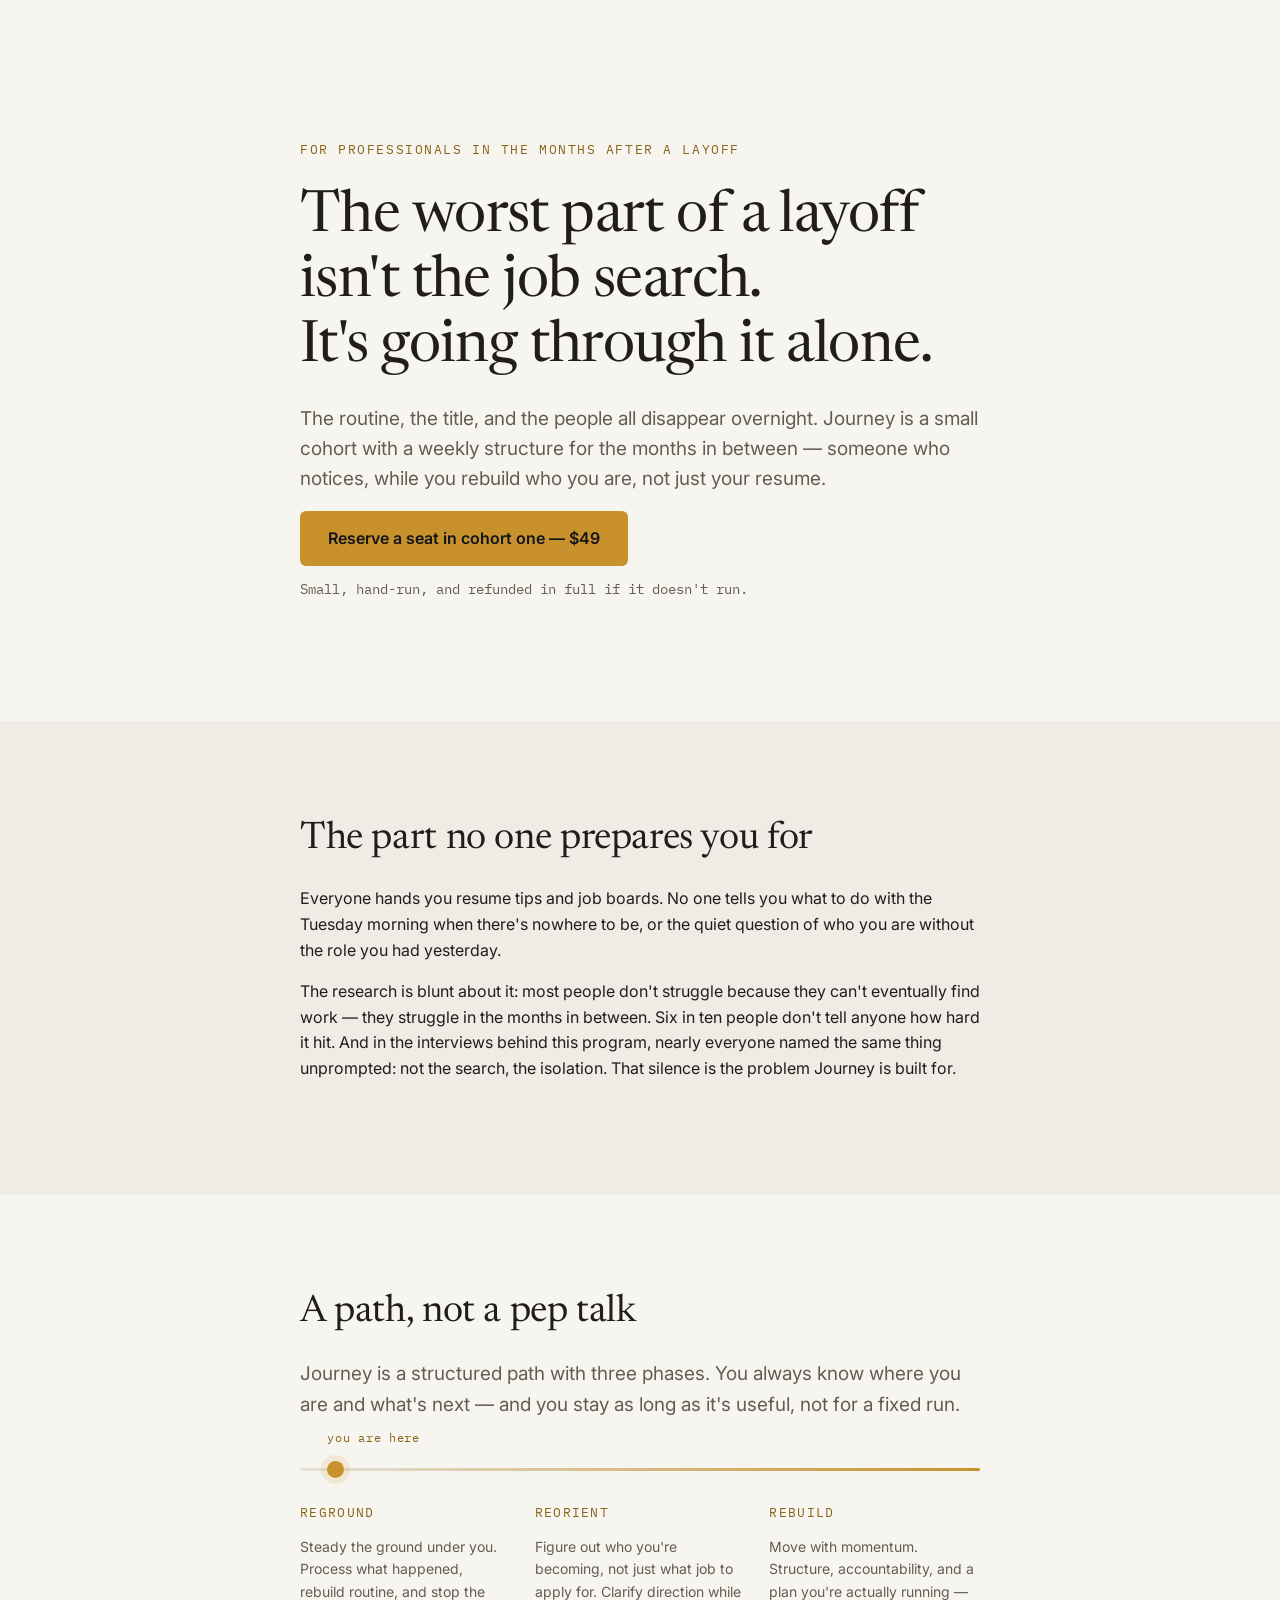
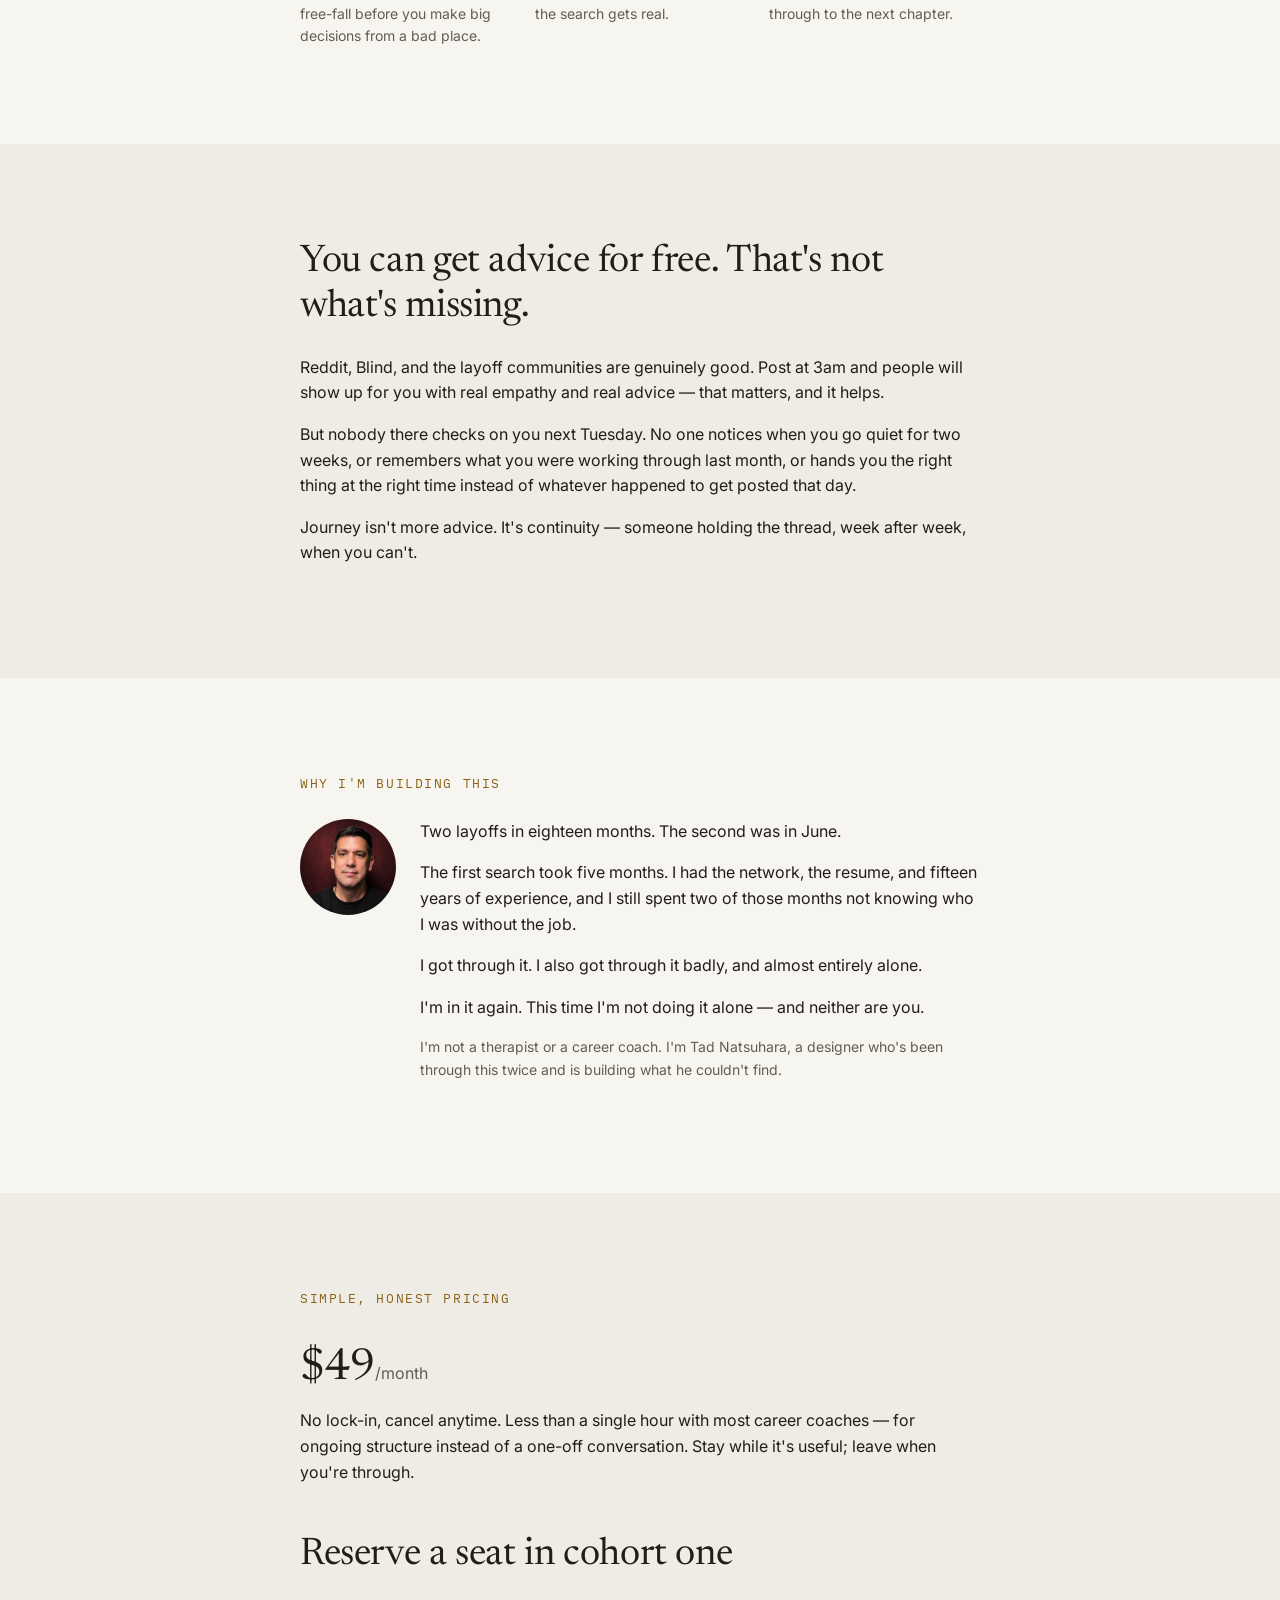
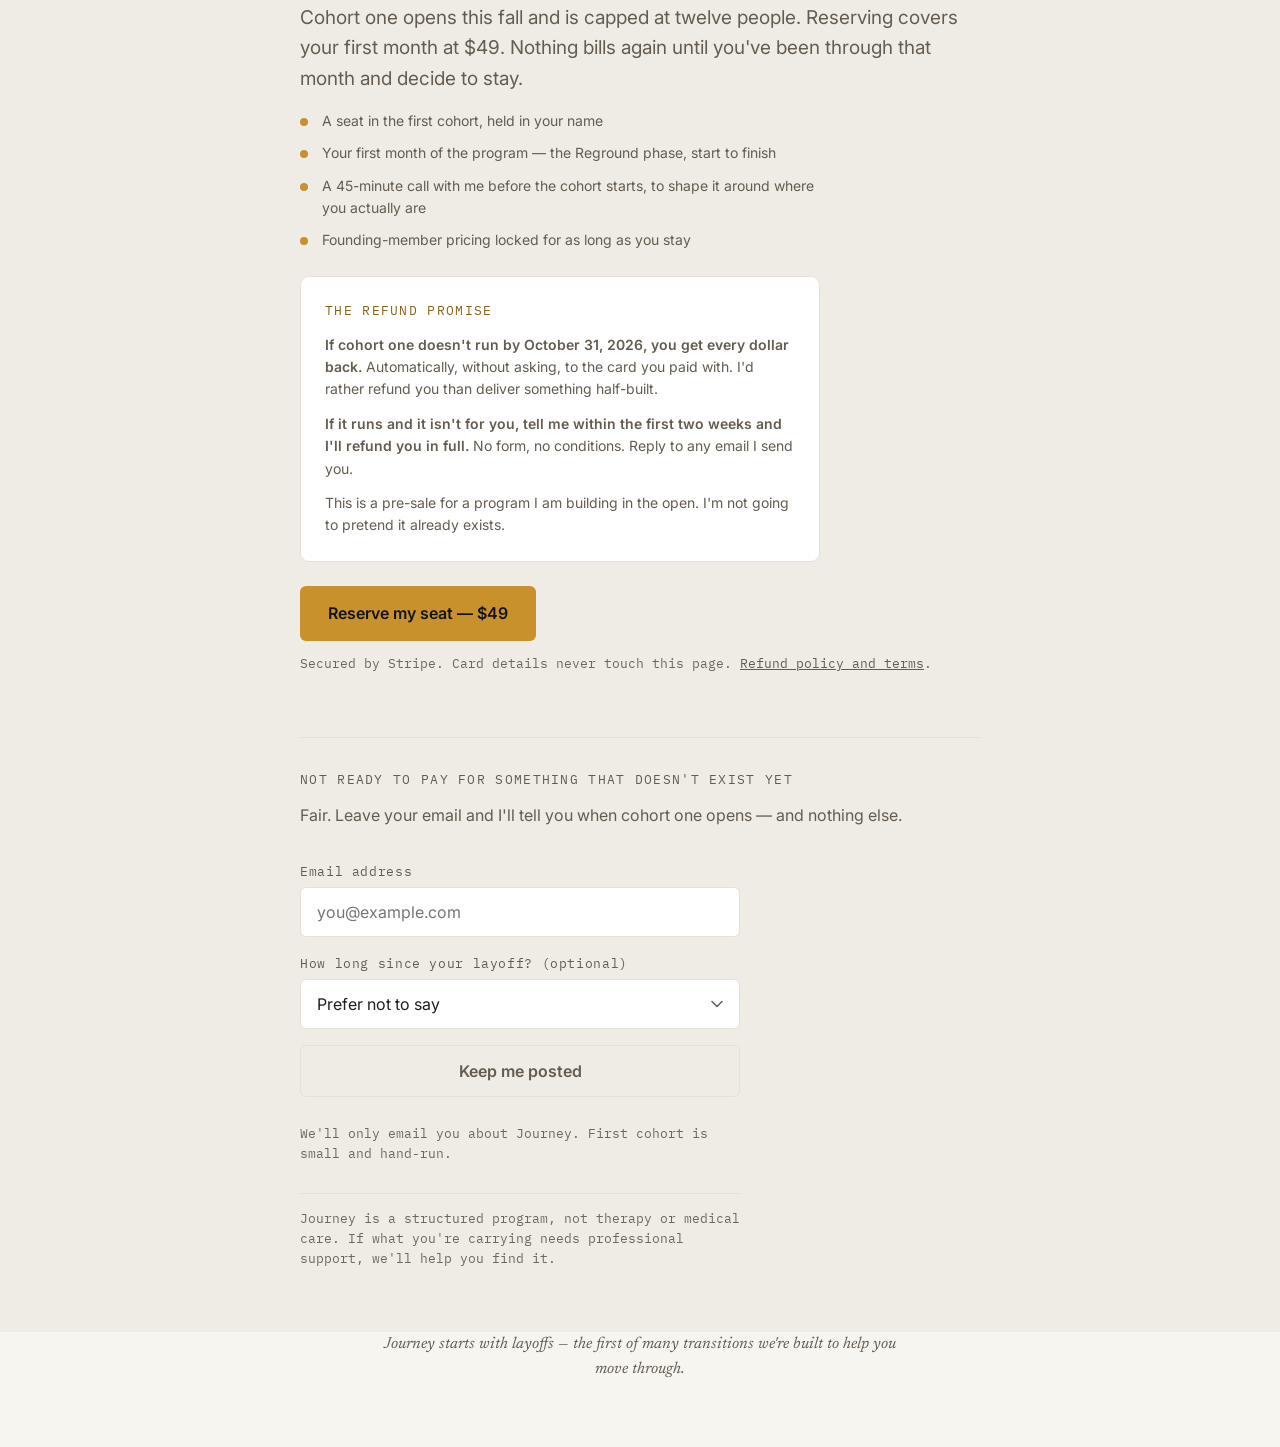
==== index.html @ a60ffdf0 "Layout polish from Claude Design: bigger H1/H2 scale, thinner wayline Pulled structure/spacing only " ====
<!DOCTYPE html>
<html lang="en">
<head>
<meta charset="UTF-8">
<meta name="viewport" content="width=device-width, initial-scale=1.0">
<title>Journey — Rebuild after a layoff</title>
<meta name="description" content="Journey is a structured program for professionals rebuilding identity and momentum after a layoff. Not just your resume — you.">
<link rel="preconnect" href="https://fonts.googleapis.com">
<link rel="preconnect" href="https://fonts.gstatic.com" crossorigin>
<link href="https://fonts.googleapis.com/css2?family=Newsreader:ital,opsz,wght@0,6..72,400;1,6..72,400&family=IBM+Plex+Mono:wght@400&family=Inter:wght@400;600&display=swap" rel="stylesheet">
<link rel="stylesheet" href="design-tokens.css">
<link rel="stylesheet" href="base.css">
<style>
  section{padding:var(--space-9) var(--space-5)}
  .wrap{max-width:680px;margin:0 auto}

  /* alternating bands for rhythm — no dark/light arc, just two flat tones */
  .band-a{background:var(--paper)}
  .band-b{background:var(--paper-1)}

  .hero{padding-top:calc(var(--space-9) + 44px);padding-bottom:calc(var(--space-9) + 24px)}

  /* ---- Program / wayline ---- */
  .phases{display:grid;grid-template-columns:repeat(3,1fr);gap:var(--space-5);margin-top:var(--space-6)}
  .phase p{font-size:var(--text-small);color:var(--text-dim);margin:0}
  @media(max-width:640px){.phases{grid-template-columns:1fr}}

  /* ---- Founder ---- */
  .founder-card{display:flex;gap:var(--space-5);align-items:flex-start}
  .founder-photo{flex:0 0 96px;width:96px;height:96px;border-radius:50%;background:var(--paper-2);object-fit:cover;display:flex;align-items:center;justify-content:center;font-family:var(--font-mono);font-size:11px;color:var(--text-dimmer);text-align:center}
  .founder-fine{font-size:var(--text-small);color:var(--text-dim)}
  @media(max-width:520px){.founder-card{flex-direction:column}}

  /* ---- Pricing + signup ---- */
  .signup{padding-bottom:var(--space-8)}
  .price{font-family:var(--font-serif);font-size:2.75rem;margin:var(--space-2) 0 4px}
  .price small{font-family:var(--font-sans);font-size:1rem;color:var(--text-dim)}
  form{margin-top:var(--space-6);display:flex;flex-direction:column;gap:var(--space-4);max-width:440px}
  .field-note{margin-top:10px}
  .form-divider{margin-top:14px;padding-top:14px;border-top:1px solid var(--line)}

  /* ---- Pre-sale / reserve block ---- */
  .reserve{margin-top:var(--space-7)}
  .includes{list-style:none;margin:var(--space-4) 0 0;padding:0;max-width:520px}
  .includes li{position:relative;padding-left:22px;margin-bottom:10px;color:var(--text-dim);font-size:var(--text-small)}
  .includes li:before{content:"";position:absolute;left:0;top:8px;width:8px;height:8px;border-radius:50%;background:var(--accent)}
  .promise{margin-top:var(--space-5);max-width:520px}
  .promise h3{margin-bottom:var(--space-3)}
  .promise p{font-size:var(--text-small);color:var(--text-dim);margin-bottom:var(--space-3)}
  .promise p:last-child{margin-bottom:0}
  .reserve-cta{margin-top:var(--space-5)}
  .pay-note{display:block;margin-top:var(--space-3);font-family:var(--font-mono);font-size:var(--text-micro);color:var(--text-dimmer)}
  .pay-note a{color:var(--text-dim);text-decoration:underline}

  /* ---- Secondary (unpaid) waitlist ---- */
  .alt{margin-top:var(--space-8);padding-top:var(--space-6);border-top:1px solid var(--line)}
  .alt h3{color:var(--text-dim)}
  .alt .lede{font-size:var(--text-body)}
  .test-bar{
    display:none;position:fixed;top:0;left:0;right:0;z-index:99;
    height:44px;align-items:center;justify-content:center;gap:10px;
    background:var(--error);color:#fff;
    font-family:var(--font-mono);font-size:var(--text-micro);letter-spacing:.06em;
    padding:0 var(--space-4);text-align:center;
  }
  .test-bar.show{display:flex}
  .test-tag{display:none;margin-top:var(--space-3);font-family:var(--font-mono);font-size:var(--text-micro);color:var(--error)}
  .test-tag.show{display:block}
  .config-warn{display:none;margin-top:var(--space-4);padding:var(--space-4);border:1px solid var(--error);border-radius:var(--radius-sm);font-family:var(--font-mono);font-size:var(--text-micro);color:var(--error);background:var(--surface)}
  .config-warn.show{display:block}

  footer{padding:0 var(--space-5) var(--space-8);text-align:center;background:var(--paper)}
  footer p{font-family:var(--font-serif);font-style:italic;font-size:1rem;max-width:520px;margin:0 auto;color:var(--text-dim)}
</style>
</head>
<body>

<!-- Shown only when the pay button still points at a Stripe TEST link. -->
<div class="test-bar" id="test-bar">STRIPE TEST MODE — no real payments are being collected on this page</div>

<!-- 1. HERO -->
<section class="hero band-a">
  <div class="wrap">
    <div class="eyebrow">For professionals in the months after a layoff</div>
    <h1>The worst part of a layoff isn't the job search.<br>It's going through it alone.</h1>
    <p class="lede">The routine, the title, and the people all disappear overnight. Journey is a small cohort with a weekly structure for the months in between — someone who notices, while you rebuild who you are, not just your resume.</p>
    <a class="btn" href="#join">Reserve a seat in cohort one — $49</a>
    <span class="btn-note">Small, hand-run, and refunded in full if it doesn't run.</span>
  </div>
</section>

<!-- 2. PROBLEM -->
<section class="problem band-b">
  <div class="wrap">
    <h2>The part no one prepares you for</h2>
    <p>Everyone hands you resume tips and job boards. No one tells you what to do with the Tuesday morning when there's nowhere to be, or the quiet question of who you are without the role you had yesterday.</p>
    <p>The research is blunt about it: most people don't struggle because they can't eventually find work — they struggle in the months in between. Six in ten people don't tell anyone how hard it hit. And in the interviews behind this program, nearly everyone named the same thing unprompted: not the search, the isolation. That silence is the problem Journey is built for.</p>
  </div>
</section>

<!-- 3. PROGRAM / WAYLINE -->
<section class="program band-a">
  <div class="wrap">
    <h2>A path, not a pep talk</h2>
    <p class="lede">Journey is a structured path with three phases. You always know where you are and what's next — and you stay as long as it's useful, not for a fixed run.</p>
    <div class="wayline">
      <span class="wayline-label" style="left:4%">you are here</span>
      <div class="wayline-track"><span class="wayline-dot" style="left:4%"></span></div>
    </div>
    <div class="phases">
      <div class="phase">
        <h3>Reground</h3>
        <p>Steady the ground under you. Process what happened, rebuild routine, and stop the free-fall before you make big decisions from a bad place.</p>
      </div>
      <div class="phase">
        <h3>Reorient</h3>
        <p>Figure out who you're becoming, not just what job to apply for. Clarify direction while the search gets real.</p>
      </div>
      <div class="phase">
        <h3>Rebuild</h3>
        <p>Move with momentum. Structure, accountability, and a plan you're actually running — through to the next chapter.</p>
      </div>
    </div>
  </div>
</section>

<!-- 4. VS FREE -->
<section class="free band-b">
  <div class="wrap">
    <h2>You can get advice for free. That's not what's missing.</h2>
    <p>Reddit, Blind, and the layoff communities are genuinely good. Post at 3am and people will show up for you with real empathy and real advice — that matters, and it helps.</p>
    <p>But nobody there checks on you next Tuesday. No one notices when you go quiet for two weeks, or remembers what you were working through last month, or hands you the right thing at the right time instead of whatever happened to get posted that day.</p>
    <p>Journey isn't more advice. It's continuity — someone holding the thread, week after week, when you can't.</p>
  </div>
</section>

<!-- 5. FOUNDER — do not cut this section -->
<section class="founder band-a">
  <div class="wrap">
    <div class="eyebrow">Why I'm building this</div>
    <div class="founder-card">
      <!-- Drop founder.jpg into this folder and it appears. Falls back to placeholder if missing. -->
      <img class="founder-photo" src="founder.jpg" alt="Tad Natsuhara"
           onerror="this.outerHTML='&lt;div class=&quot;founder-photo&quot;&gt;founder.jpg&lt;br&gt;not found&lt;/div&gt;'">
      <div>
        <p>Two layoffs in eighteen months. The second was in June.</p>
        <p>The first search took five months. I had the network, the resume, and fifteen years of experience, and I still spent two of those months not knowing who I was without the job.</p>
        <p>I got through it. I also got through it badly, and almost entirely alone.</p>
        <p>I'm in it again. This time I'm not doing it alone — and neither are you.</p>
        <p class="founder-fine">I'm not a therapist or a career coach. I'm Tad Natsuhara, a designer who's been through this twice and is building what he couldn't find.</p>
      </div>
    </div>
  </div>
</section>

<!-- 6+7. PRICING + PRE-SALE + SIGNUP -->
<!--
  PRICE APPEARS IN FOUR PLACES IN THIS FILE (grep for $49), plus two outside it.
  If you change it, change all six:
    1. the hero CTA button text (section 1, ~line 74)
    2. the .price block below
    3. the reserve-block lede paragraph
    4. the reserve button text
    5. terms.html — the "Price and billing" section
    6. the amount on the Stripe Payment Link itself (Stripe dashboard)
  See STRIPE-SETUP.md.
-->
<section class="signup band-b" id="join">
  <div class="wrap">
    <div class="eyebrow">Simple, honest pricing</div>
    <div class="price">$49<small>/month</small></div>
    <p>No lock-in, cancel anytime. Less than a single hour with most career coaches — for ongoing structure instead of a one-off conversation. Stay while it's useful; leave when you're through.</p>

    <!-- ---- PRE-SALE ---- -->
    <div class="reserve">
      <h2>Reserve a seat in cohort one</h2>
      <p class="lede">Cohort one opens this fall and is capped at twelve people. Reserving covers your first month at $49. Nothing bills again until you've been through that month and decide to stay.</p>

      <ul class="includes">
        <li>A seat in the first cohort, held in your name</li>
        <li>Your first month of the program — the Reground phase, start to finish</li>
        <li>A 45-minute call with me before the cohort starts, to shape it around where you actually are</li>
        <li>Founding-member pricing locked for as long as you stay</li>
      </ul>

      <div class="promise card">
        <h3>The refund promise</h3>
        <p><strong>If cohort one doesn't run by October 31, 2026, you get every dollar back.</strong> Automatically, without asking, to the card you paid with. I'd rather refund you than deliver something half-built.</p>
        <p><strong>If it runs and it isn't for you, tell me within the first two weeks and I'll refund you in full.</strong> No form, no conditions. Reply to any email I send you.</p>
        <p>This is a pre-sale for a program I am building in the open. I'm not going to pretend it already exists.</p>
      </div>

      <div class="reserve-cta">
        <!-- Replace href with your live Stripe Payment Link. See STRIPE-SETUP.md. -->
        <a class="btn" id="reserve-btn" href="https://buy.stripe.com/8x27sL1mpdF6a152x72kw00">Reserve my seat — $49</a>
        <span class="pay-note">Secured by Stripe. Card details never touch this page. <a href="terms.html">Refund policy and terms</a>.</span>
        <div class="test-tag" id="test-tag">Test mode. Use card 4242 4242 4242 4242, any future expiry, any CVC.</div>
        <div class="config-warn" id="config-warn">
          Payment link not configured yet. Replace the placeholder href on <code>#reserve-btn</code> with your live Stripe Payment Link before deploying. See STRIPE-SETUP.md.
        </div>
      </div>
    </div>

    <!-- ---- SECONDARY: unpaid waitlist ---- -->
    <div class="alt">
      <h3>Not ready to pay for something that doesn't exist yet</h3>
      <p class="lede">Fair. Leave your email and I'll tell you when cohort one opens — and nothing else.</p>
      <form id="waitlist" action="https://formspree.io/f/mrenlwyn" method="POST">
        <div>
          <label for="email">Email address</label>
          <input type="email" id="email" name="email" required placeholder="you@example.com" autocomplete="email">
        </div>
        <div>
          <label for="weeks">How long since your layoff? (optional)</label>
          <select id="weeks" name="weeks_since_layoff">
            <option value="">Prefer not to say</option>
            <option value="0-2">Less than 2 weeks</option>
            <option value="2-8">2–8 weeks</option>
            <option value="8-16">2–4 months</option>
            <option value="16+">More than 4 months</option>
            <option value="not-laid-off">I haven't been laid off</option>
          </select>
        </div>
        <button class="btn ghost" type="submit">Keep me posted</button>
        <div class="form-status" id="status"></div>
        <div class="micro field-note">We'll only email you about Journey. First cohort is small and hand-run.</div>
        <div class="micro form-divider">Journey is a structured program, not therapy or medical care. If what you're carrying needs professional support, we'll help you find it.</div>
      </form>
    </div>
  </div>
</section>

<footer>
  <p>Journey starts with layoffs — the first of many transitions we're built to help you move through.</p>
</footer>

<script>
  // Guard on the pay button. Three states:
  //   placeholder -> disable it, so nobody hits a 404 the moment they decide to pay
  //   test link   -> let it work, but make TEST MODE impossible to miss, so a test
  //                  link can never be deployed quietly and score a silent zero
  //   live link   -> say nothing
  (function () {
    const btn = document.getElementById('reserve-btn');
    if (!btn) return;
    const href = btn.getAttribute('href') || '';

    if (/REPLACE_WITH_PAYMENT_LINK/.test(href)) {
      const warn = document.getElementById('config-warn');
      warn.classList.add('show');
      btn.style.opacity = '.45';
      btn.style.cursor = 'not-allowed';
      btn.addEventListener('click', (e) => {
        e.preventDefault();
        warn.scrollIntoView({ behavior: 'smooth', block: 'center' });
      });
      return;
    }

    if (/buy\.stripe\.com\/test_/.test(href)) {
      document.getElementById('test-bar').classList.add('show');
      document.getElementById('test-tag').classList.add('show');
      console.warn('Journey: Stripe payment link is in TEST mode. Swap for the live link before deploying.');
    }
  })();

  // Progressive enhancement: AJAX submit so the visitor stays on the page.
  // Works as a normal POST (Formspree redirect) if JS is off.
  const form = document.getElementById('waitlist');
  const status = document.getElementById('status');
  form.addEventListener('submit', async (e) => {
    e.preventDefault();
    status.className = 'form-status';
    try {
      const res = await fetch(form.action, {
        method: 'POST',
        body: new FormData(form),
        headers: { 'Accept': 'application/json' }
      });
      if (res.ok) {
        form.reset();
        status.textContent = "You're on the list. Talk soon.";
        status.classList.add('ok');
      } else {
        throw new Error();
      }
    } catch {
      status.textContent = "Something went wrong — email me directly and I'll add you.";
      status.classList.add('err');
    }
  });
</script>

</body>
</html>
---- design-tokens.css ----
/*
  Journey — Design Tokens
  Single source of truth for color, type, spacing, and radii.
  Shared by index.html and journey-prototype.html so the
  waitlist page and the product concept stay visually in sync.

  No dark/light "arc" — one flat, warm-paper palette used throughout.
*/
:root{
  /* ---- Color: surfaces ---- */
  --paper:      #f7f5f0;   /* primary background */
  --paper-1:    #efece5;   /* secondary section background (alternating bands) */
  --paper-2:    #e8e5de;   /* deepest neutral — outer frame / recessed areas */
  --surface:    #ffffff;   /* cards, inputs */
  --line:       #e4e1d9;   /* borders, dividers */
  --line-soft:  #f0ede7;   /* hairline dividers inside cards/lists */

  /* ---- Color: ink (chrome & headings only — not body backgrounds) ---- */
  --ink:        #12151c;   /* strongest — nav/sidebar chrome, high-emphasis fills */
  --ink-1:      #1a1f29;

  /* ---- Color: text ----
     Warm neutrals, not cool gray. These sit on warm paper all day; a blue-cast
     gray reads clinical against it, which is the wrong temperature for a page
     about the months after a layoff. Every value below clears WCAG AA (4.5:1)
     on both --paper and --paper-1 — the quiet copy here is the caring copy,
     and it has to be readable to do its job. */
  --text:       #211e1a;   /* primary text on paper/surface — 15.2:1 on --paper */
  --text-dim:   #645c50;   /* secondary text — 6.1:1 on --paper, 5.6:1 on --paper-1 */
  --text-dimmer:#6f675b;   /* tertiary / meta text — 5.1:1 on --paper, 4.7:1 on --paper-1 */
  --text-on-ink:#f2efe9;   /* text on --ink chrome */

  /* ---- Color: accent (wayline gold) ----
     Split by role: --accent fills and marks (button, wayline track and dot,
     list bullets) where it stays vivid; --accent-deep speaks, wherever gold
     has to be read as text. Bright gold is only 2.6:1 on paper — beautiful as
     a fill, illegible as a 13px label. */
  --accent:      #c8912b;  /* fills and graphic marks only */
  --accent-soft: rgba(200,145,43,.14);
  --accent-deep: #8a6317;  /* gold as text — 5.0:1 on --paper, 4.6:1 on --paper-1 */

  /* ---- Color: status ---- */
  --ok:    #3f7d52;
  --error: #b3432e;

  /* ---- Type families ---- */
  --font-serif: 'Newsreader', Georgia, serif;      /* headlines */
  --font-mono:  'IBM Plex Mono', monospace;         /* eyebrows, labels, meta */
  --font-sans:  'Inter', -apple-system, system-ui, sans-serif; /* body, UI */

  /* ---- Type scale ---- */
  --text-h1:     clamp(2.375rem, 6vw, 3.625rem);
  --text-h2:     clamp(1.75rem, 4.5vw, 2.375rem);
  --text-h3:     1.125rem;
  --text-lede:   1.1875rem;  /* 19px */
  --text-body:   1rem;       /* 16px */
  --text-small:  0.875rem;   /* 14px */
  --text-micro:  0.78125rem; /* 12.5px */
  --text-label:  0.8125rem;  /* 13px mono labels */

  /* ---- Spacing scale ---- */
  --space-1: 4px;
  --space-2: 8px;
  --space-3: 12px;
  --space-4: 16px;
  --space-5: 24px;
  --space-6: 32px;
  --space-7: 48px;
  --space-8: 64px;
  --space-9: 96px;

  /* ---- Radii ---- */
  --radius-sm:   6px;
  --radius-md:   9px;
  --radius-lg:   14px;
  --radius-full: 999px;

  /* ---- Shadows ---- */
  --shadow-card: 0 20px 60px rgba(20,24,32,.16);
  --shadow-focus: 0 6px 24px var(--accent-soft);
}
---- base.css ----
/*
  Journey — Base styles & shared components
  Requires design-tokens.css to be loaded first.
*/
*{margin:0;padding:0;box-sizing:border-box}
html{scroll-behavior:smooth}
body{
  font-family:var(--font-sans);
  color:var(--text);
  background:var(--paper);
  line-height:1.6;
  font-size:var(--text-body);
}

h1,h2{font-family:var(--font-serif);font-weight:400;letter-spacing:-.01em;color:var(--text)}
h1{font-size:var(--text-h1);line-height:1.12;margin-bottom:var(--space-5)}
h2{font-size:var(--text-h2);line-height:1.2;margin-bottom:var(--space-5)}
h3{font-family:var(--font-mono);font-size:var(--text-label);font-weight:400;letter-spacing:.1em;text-transform:uppercase;color:var(--accent-deep);margin-bottom:var(--space-3)}
p{margin-bottom:var(--space-4);color:var(--text)}
a{color:inherit}
/* Use the 600 cut already loaded for buttons — 700 isn't fetched, so bold would be synthesized. */
strong{font-weight:600}

.eyebrow{
  font-family:var(--font-mono);
  font-size:var(--text-label);
  font-weight:400;
  line-height:1.6;
  letter-spacing:.12em;
  text-transform:uppercase;
  color:var(--accent-deep);
  margin-bottom:var(--space-5);
}
.lede{font-size:var(--text-lede);color:var(--text-dim)}
.micro{font-family:var(--font-mono);font-size:var(--text-micro);color:var(--text-dimmer)}

/* ---- Buttons ---- */
.btn{
  display:inline-block;
  font-family:var(--font-sans);
  font-weight:600;
  font-size:1rem;
  background:var(--accent);
  color:var(--ink);
  border:none;
  border-radius:var(--radius-sm);
  padding:15px 28px;
  cursor:pointer;
  text-decoration:none;
  transition:transform .15s ease, box-shadow .15s ease;
}
.btn:hover{transform:translateY(-1px);box-shadow:var(--shadow-focus)}
.btn.ghost{
  background:transparent;
  color:var(--text-dim);
  border:1px solid var(--line);
}
.btn.ghost:hover{box-shadow:none;border-color:var(--accent);color:var(--text)}
.btn-note{display:block;margin-top:var(--space-3);font-family:var(--font-mono);font-size:var(--text-small);color:var(--text-dim)}

/* ---- Cards ---- */
.card{
  background:var(--surface);
  border:1px solid var(--line);
  border-radius:var(--radius-md);
  padding:var(--space-5);
}

/* ---- Pills / labels ---- */
.pill{
  display:inline-block;
  font-family:var(--font-mono);
  font-size:.6875rem;
  letter-spacing:.08em;
  text-transform:uppercase;
  padding:4px 9px;
  border-radius:var(--radius-full);
  background:var(--accent-soft);
  color:var(--accent-deep);
}

/* ---- Forms ---- */
label{
  font-family:var(--font-mono);
  font-size:var(--text-micro);
  letter-spacing:.05em;
  color:var(--text-dim);
  display:block;
  margin-bottom:6px;
}
input,select,textarea{
  width:100%;
  font-family:var(--font-sans);
  font-size:1rem;
  padding:14px 16px;
  border:1.5px solid var(--line);
  border-radius:var(--radius-sm);
  background:var(--surface);
  color:var(--text);
}
/* Native select arrows sit hard against the border and differ per browser, so the
   16px inset above never applied to them. Draw our own chevron instead and reserve
   room for it. Stroke tracks --text-dim (#645c50) by hand; data URIs can't read
   CSS vars, so re-sync this literal if that token ever moves. */
select{
  appearance:none;
  -webkit-appearance:none;
  padding-right:44px;
  background-image:url("data:image/svg+xml,%3Csvg xmlns='http://www.w3.org/2000/svg' width='12' height='8' viewBox='0 0 12 8' fill='none'%3E%3Cpath d='M1 1.5 6 6.5l5-5' stroke='%23645c50' stroke-width='1.5' stroke-linecap='round' stroke-linejoin='round'/%3E%3C/svg%3E");
  background-repeat:no-repeat;
  background-position:right 16px center;
  background-size:12px 8px;
}
/* Focus is a UI component: needs 3:1. Bright gold on white is only 2.79:1. */
input:focus,select:focus,textarea:focus{outline:none;border-color:var(--accent-deep)}
.form-status{font-family:var(--font-mono);font-size:var(--text-small);margin-top:var(--space-2);display:none}
.form-status.ok{display:block;color:var(--ok)}
.form-status.err{display:block;color:var(--error)}

/* ---- Wayline (signature progress element) ---- */
.wayline{margin:var(--space-7) 0 var(--space-2);position:relative}
.wayline-track{height:3px;background:linear-gradient(90deg,var(--line),var(--accent));border-radius:2px;position:relative}
.wayline-dot{position:absolute;top:-7px;width:17px;height:17px;border-radius:50%;background:var(--accent);box-shadow:0 0 0 6px var(--accent-soft)}
.wayline-label{position:absolute;top:-40px;font-family:var(--font-mono);font-size:.75rem;color:var(--accent-deep);letter-spacing:.06em}
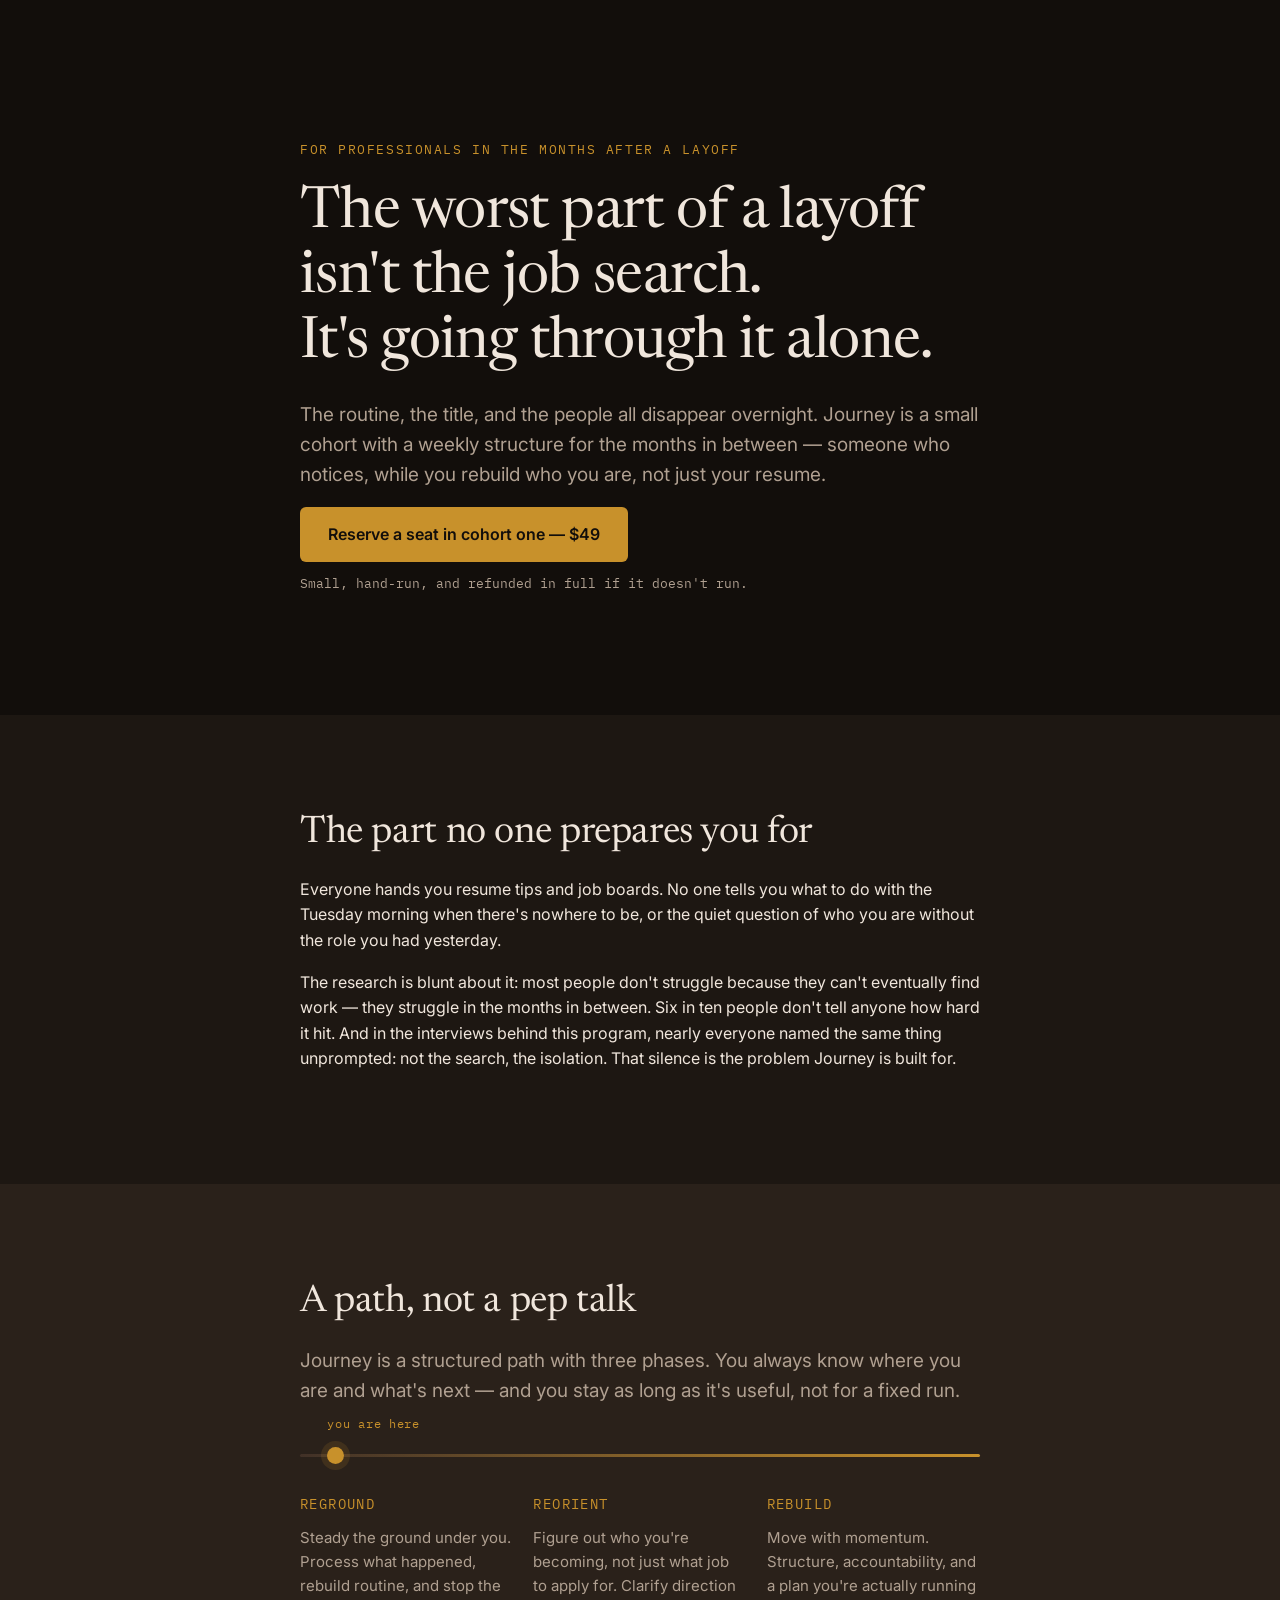
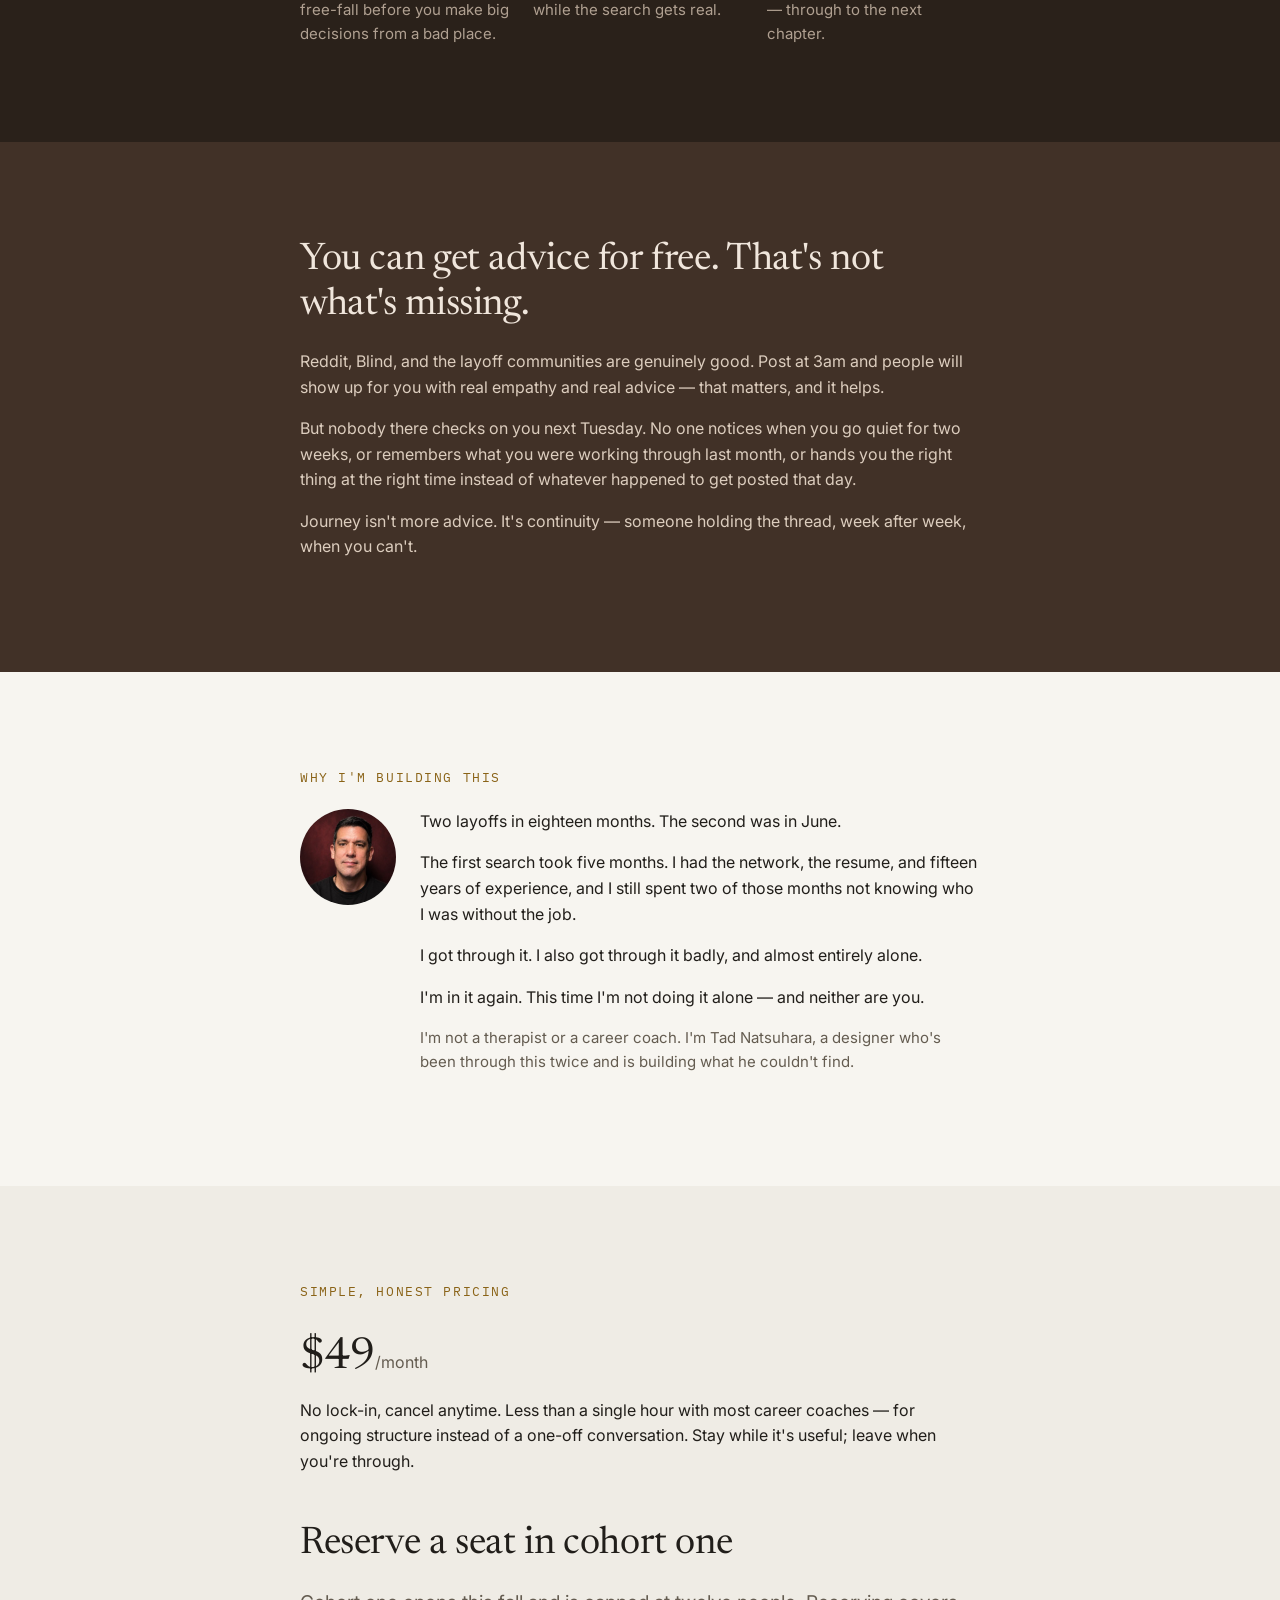
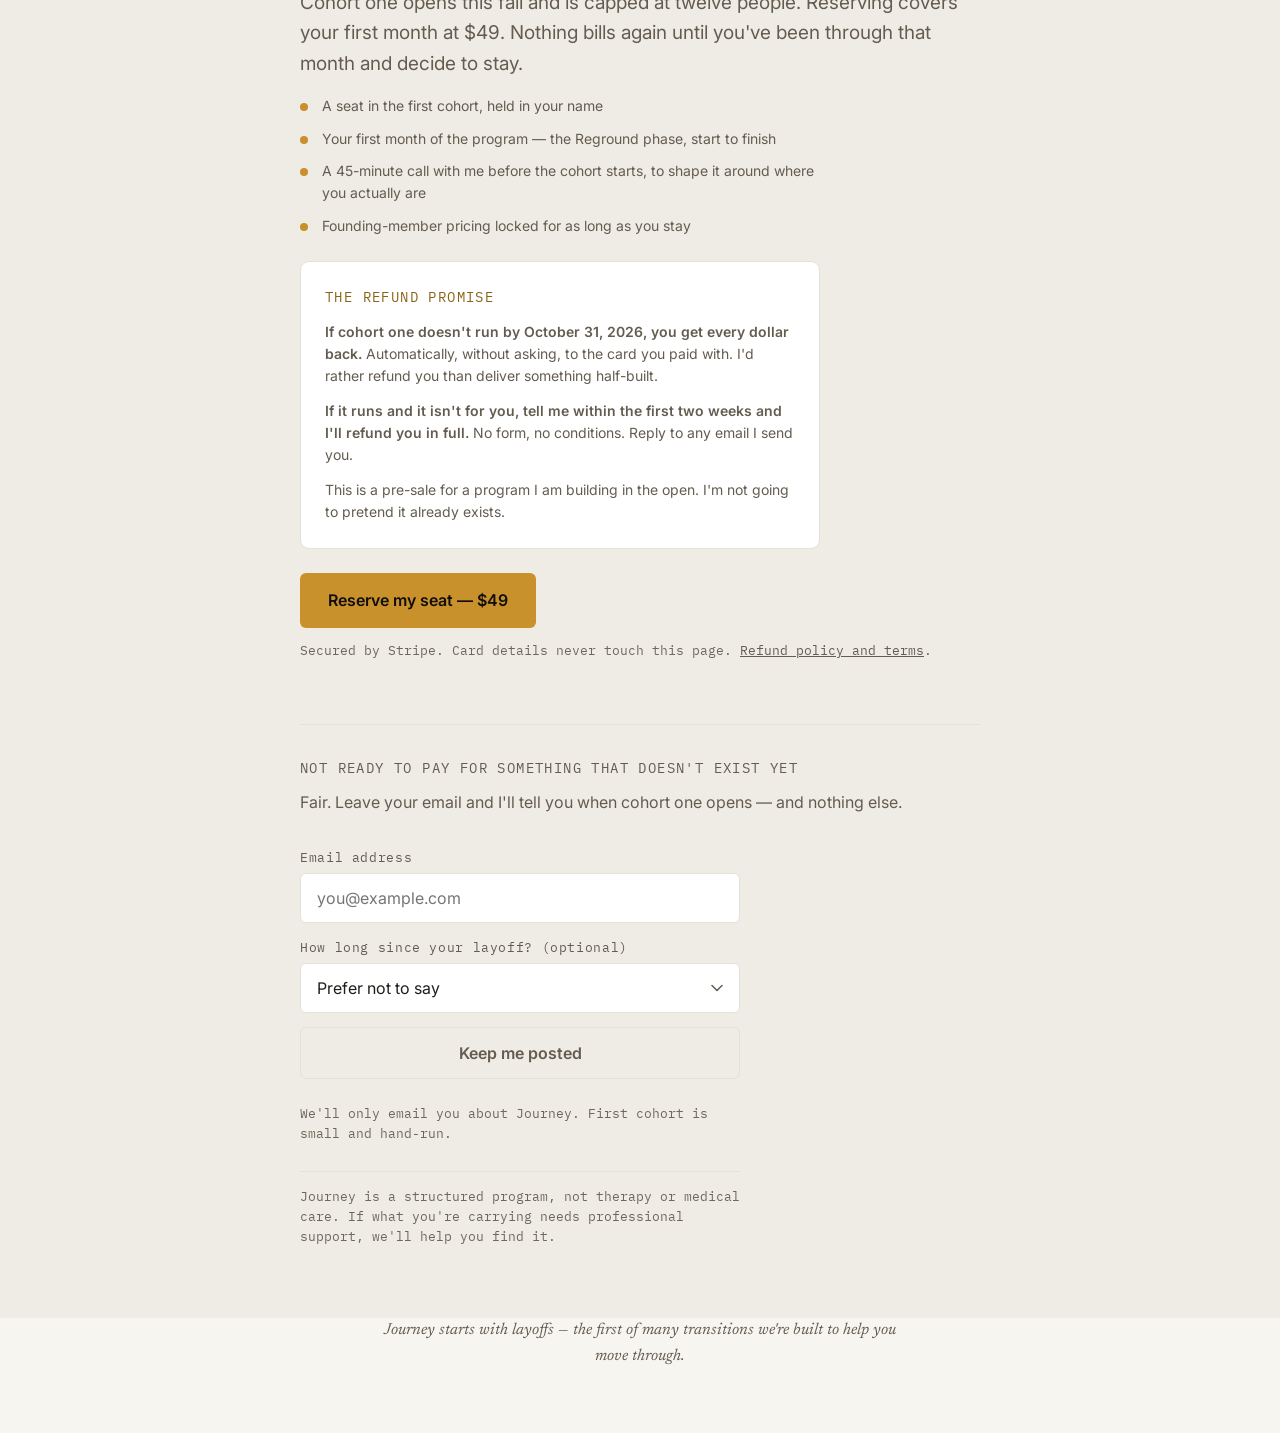
==== commit 6ad9c38f: "Layout/type-scale polish + restore the dark arc from Claude Design Layout: h2/eyebrow margins, mono-" ====
--- a/index.html
+++ b/index.html
@@ -14,28 +14,37 @@
   section{padding:var(--space-9) var(--space-5)}
   .wrap{max-width:680px;margin:0 auto}
 
-  /* alternating bands for rhythm — no dark/light arc, just two flat tones */
+  /* alternating bands for rhythm on the light sections (founder/pricing/footer) */
   .band-a{background:var(--paper)}
   .band-b{background:var(--paper-1)}
 
-  .hero{padding-top:calc(var(--space-9) + 44px);padding-bottom:calc(var(--space-9) + 24px)}
+  /* ---- Dark arc: hero → problem → program → free. Founder/pricing/footer stay on paper. ---- */
+  .hero{background:var(--ink);padding-top:calc(var(--space-9) + 44px);padding-bottom:calc(var(--space-9) + 24px)}
+  .problem{background:var(--ink-1)}
+  .program{background:var(--ink-2)}
+  .free{background:var(--mist-0)}
+  .hero h1,.problem h2,.problem p,.program h2,.free h2{color:var(--text-on-ink)}
+  .hero .eyebrow,.program h3,.program .wayline-label{color:var(--accent)}
+  .hero .lede,.hero .btn-note,.program .lede{color:var(--text-dim-on-ink)}
+  .program .wayline-track{background:linear-gradient(90deg,var(--mist-0),var(--accent))}
+  .free p{color:var(--text-dimmer-on-ink)}
 
   /* ---- Program / wayline ---- */
-  .phases{display:grid;grid-template-columns:repeat(3,1fr);gap:var(--space-5);margin-top:var(--space-6)}
-  .phase p{font-size:var(--text-small);color:var(--text-dim);margin:0}
+  .phases{display:grid;grid-template-columns:repeat(3,1fr);gap:20px;margin-top:36px}
+  .phase p{font-size:15px;color:var(--text-dim-on-ink);margin:0}
   @media(max-width:640px){.phases{grid-template-columns:1fr}}
 
   /* ---- Founder ---- */
   .founder-card{display:flex;gap:var(--space-5);align-items:flex-start}
   .founder-photo{flex:0 0 96px;width:96px;height:96px;border-radius:50%;background:var(--paper-2);object-fit:cover;display:flex;align-items:center;justify-content:center;font-family:var(--font-mono);font-size:11px;color:var(--text-dimmer);text-align:center}
-  .founder-fine{font-size:var(--text-small);color:var(--text-dim)}
+  .founder-fine{font-size:15px;color:var(--text-dim)}
   @media(max-width:520px){.founder-card{flex-direction:column}}
 
   /* ---- Pricing + signup ---- */
-  .signup{padding-bottom:var(--space-8)}
+  .signup{padding-bottom:72px}
   .price{font-family:var(--font-serif);font-size:2.75rem;margin:var(--space-2) 0 4px}
   .price small{font-family:var(--font-sans);font-size:1rem;color:var(--text-dim)}
-  form{margin-top:var(--space-6);display:flex;flex-direction:column;gap:var(--space-4);max-width:440px}
+  form{margin-top:var(--space-6);display:flex;flex-direction:column;gap:14px;max-width:440px}
   .field-note{margin-top:10px}
   .form-divider{margin-top:14px;padding-top:14px;border-top:1px solid var(--line)}
 
--- a/design-tokens.css
+++ b/design-tokens.css
@@ -4,7 +4,8 @@
   Shared by index.html and journey-prototype.html so the
   waitlist page and the product concept stay visually in sync.
 
-  No dark/light "arc" — one flat, warm-paper palette used throughout.
+  Hero → problem → program → differentiation run the dark arc; founder,
+  pricing, and footer stay on warm paper. See DESIGN-SYSTEM.md.
 */
 :root{
   /* ---- Color: surfaces ---- */
@@ -15,9 +16,11 @@
   --line:       #e4e1d9;   /* borders, dividers */
   --line-soft:  #f0ede7;   /* hairline dividers inside cards/lists */
 
-  /* ---- Color: ink (chrome & headings only — not body backgrounds) ---- */
-  --ink:        #12151c;   /* strongest — nav/sidebar chrome, high-emphasis fills */
-  --ink-1:      #1a1f29;
+  /* ---- Color: ink (dark-arc backgrounds: hero → problem → program → free; also chrome/button text) ---- */
+  --ink:        #120e0b;   /* hero — darkest */
+  --ink-1:      #1d1712;   /* problem */
+  --ink-2:      #2a211a;   /* program */
+  --mist-0:     #413127;   /* differentiation — transitional, closest to paper */
 
   /* ---- Color: text ----
      Warm neutrals, not cool gray. These sit on warm paper all day; a blue-cast
@@ -28,13 +31,17 @@
   --text:       #211e1a;   /* primary text on paper/surface — 15.2:1 on --paper */
   --text-dim:   #645c50;   /* secondary text — 6.1:1 on --paper, 5.6:1 on --paper-1 */
   --text-dimmer:#6f675b;   /* tertiary / meta text — 5.1:1 on --paper, 4.7:1 on --paper-1 */
-  --text-on-ink:#f2efe9;   /* text on --ink chrome */
+  --text-on-ink:#f0e6dc;   /* primary text on the dark arc — 16:1 on --ink */
+  --text-dim-on-ink:#b0a091;    /* secondary text on the dark arc — 7.4:1 on --ink, 4.8:1 on --mist-0 */
+  --text-dimmer-on-ink:#dccdbe; /* --mist-0 body copy specifically — wider margin than --text-dim-on-ink there */
 
   /* ---- Color: accent (wayline gold) ----
      Split by role: --accent fills and marks (button, wayline track and dot,
      list bullets) where it stays vivid; --accent-deep speaks, wherever gold
-     has to be read as text. Bright gold is only 2.6:1 on paper — beautiful as
-     a fill, illegible as a 13px label. */
+     has to be read as text ON THE LIGHT PAPER SECTIONS. Bright gold is only
+     2.6:1 on paper — beautiful as a fill, illegible as a 13px label. On the
+     dark arc it's the reverse: --accent alone is ~6.9:1 on --ink and reads
+     fine as text there — use --accent-deep only on paper. */
   --accent:      #c8912b;  /* fills and graphic marks only */
   --accent-soft: rgba(200,145,43,.14);
   --accent-deep: #8a6317;  /* gold as text — 5.0:1 on --paper, 4.6:1 on --paper-1 */
--- a/base.css
+++ b/base.css
@@ -14,8 +14,8 @@
 
 h1,h2{font-family:var(--font-serif);font-weight:400;letter-spacing:-.01em;color:var(--text)}
 h1{font-size:var(--text-h1);line-height:1.12;margin-bottom:var(--space-5)}
-h2{font-size:var(--text-h2);line-height:1.2;margin-bottom:var(--space-5)}
-h3{font-family:var(--font-mono);font-size:var(--text-label);font-weight:400;letter-spacing:.1em;text-transform:uppercase;color:var(--accent-deep);margin-bottom:var(--space-3)}
+h2{font-size:var(--text-h2);line-height:1.2;margin-bottom:20px}
+h3{font-family:var(--font-mono);font-size:var(--text-small);font-weight:400;letter-spacing:.1em;text-transform:uppercase;color:var(--accent-deep);margin-bottom:10px}
 p{margin-bottom:var(--space-4);color:var(--text)}
 a{color:inherit}
 /* Use the 600 cut already loaded for buttons — 700 isn't fetched, so bold would be synthesized. */
@@ -29,7 +29,7 @@
   letter-spacing:.12em;
   text-transform:uppercase;
   color:var(--accent-deep);
-  margin-bottom:var(--space-5);
+  margin-bottom:20px;
 }
 .lede{font-size:var(--text-lede);color:var(--text-dim)}
 .micro{font-family:var(--font-mono);font-size:var(--text-micro);color:var(--text-dimmer)}
@@ -56,7 +56,7 @@
   border:1px solid var(--line);
 }
 .btn.ghost:hover{box-shadow:none;border-color:var(--accent);color:var(--text)}
-.btn-note{display:block;margin-top:var(--space-3);font-family:var(--font-mono);font-size:var(--text-small);color:var(--text-dim)}
+.btn-note{display:block;margin-top:var(--space-3);font-family:var(--font-mono);font-size:var(--text-label);color:var(--text-dim)}
 
 /* ---- Cards ---- */
 .card{
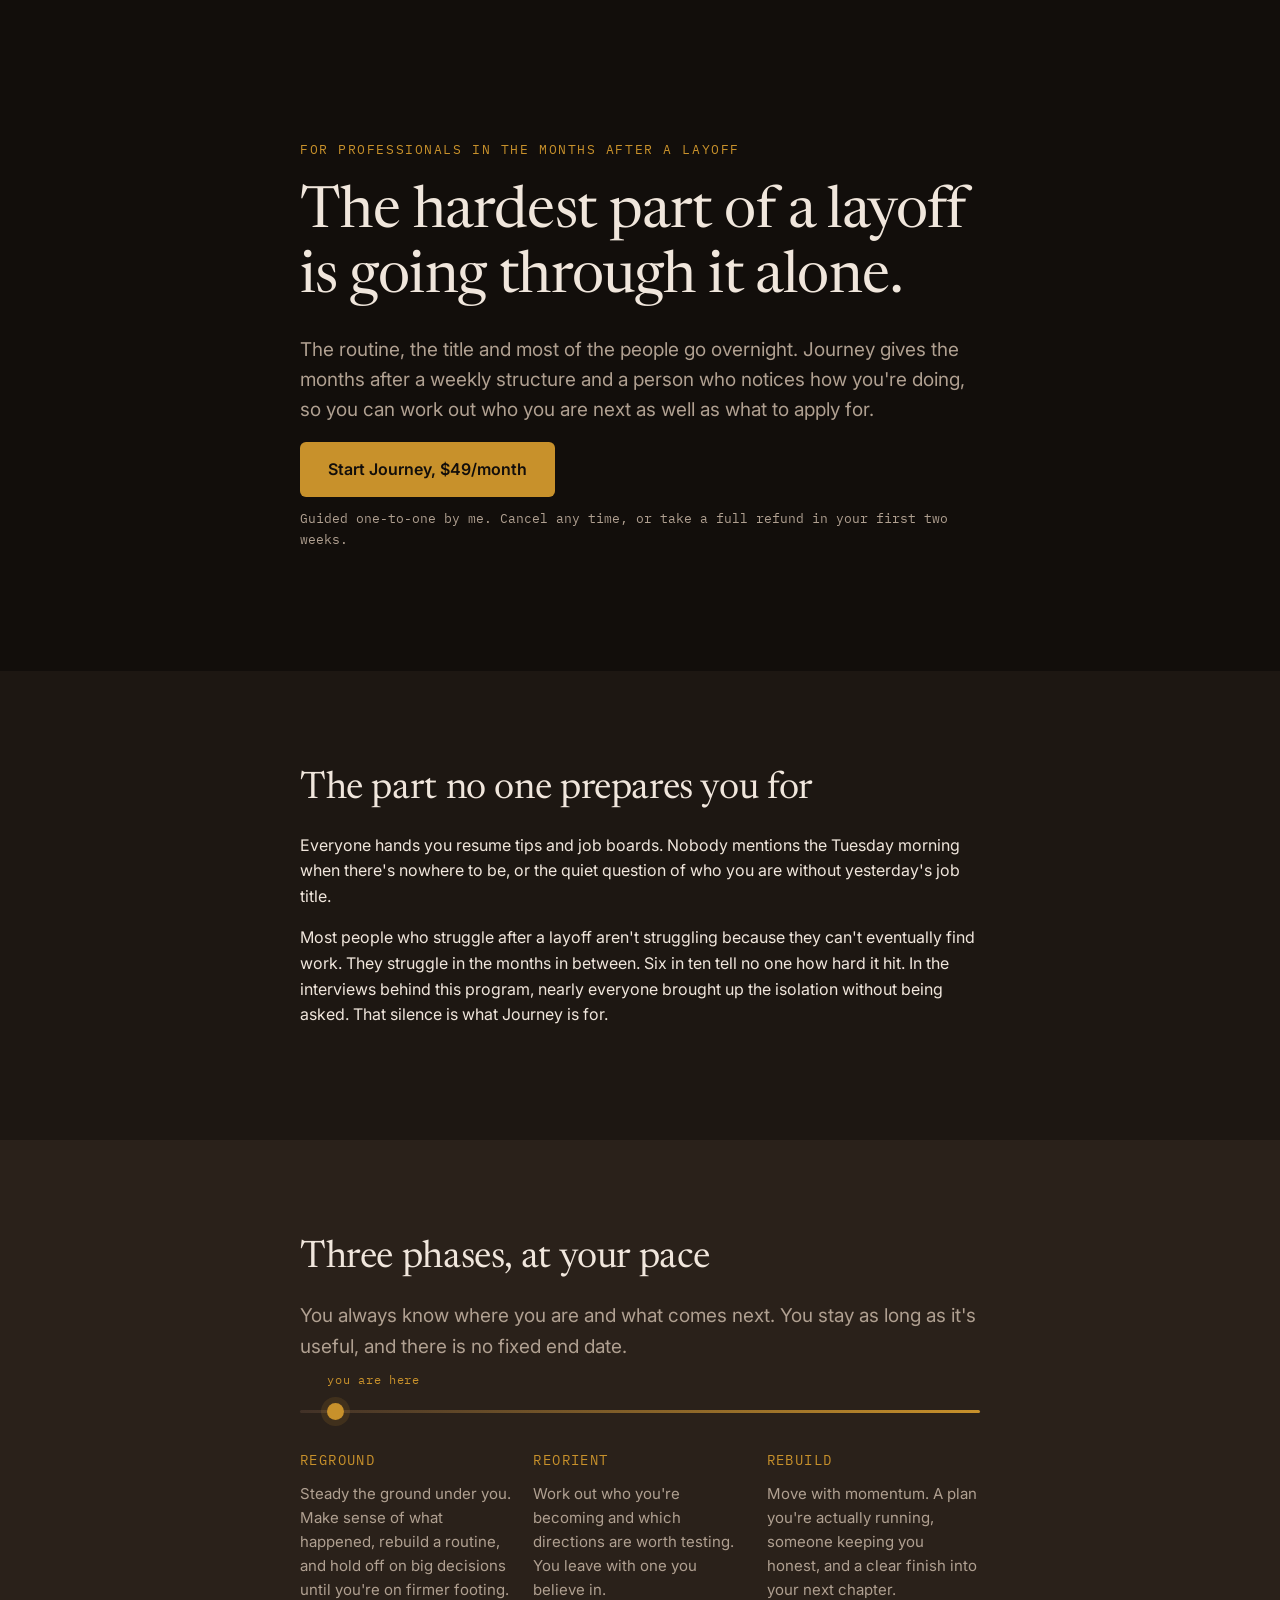
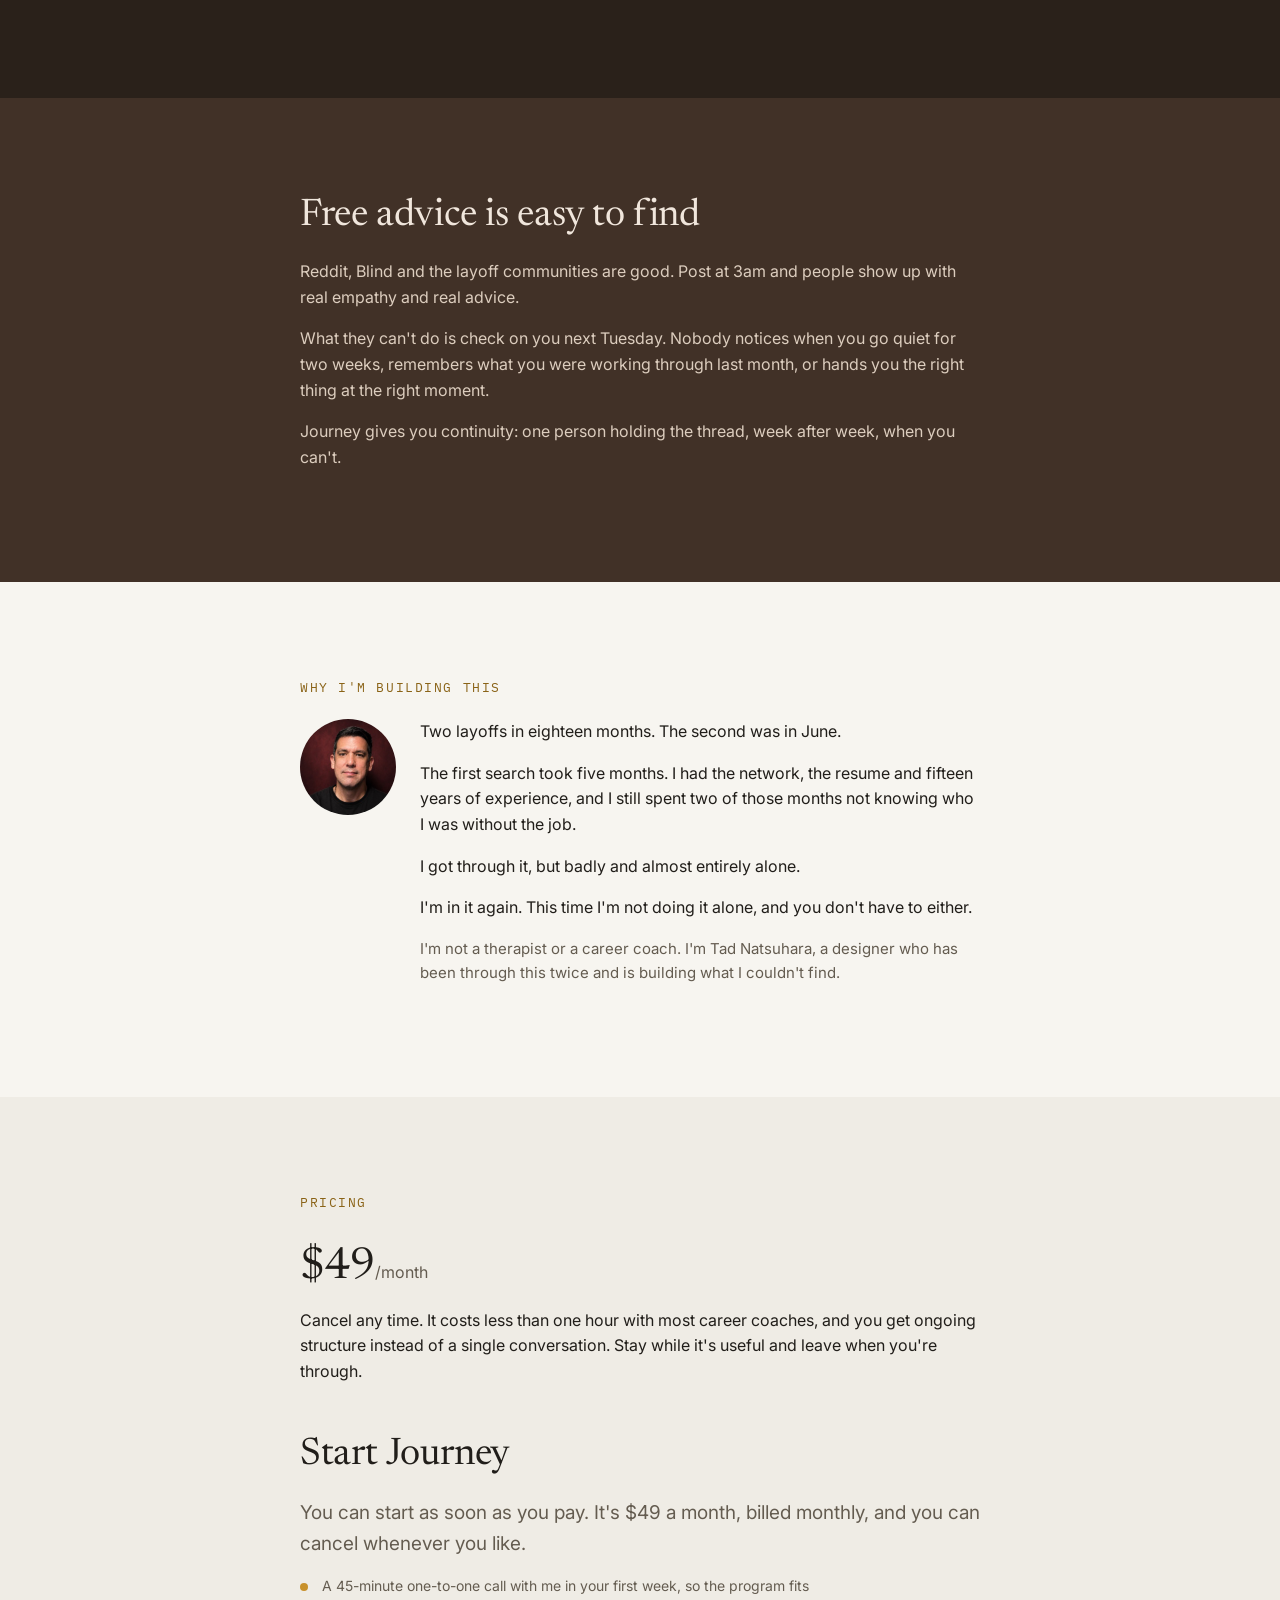
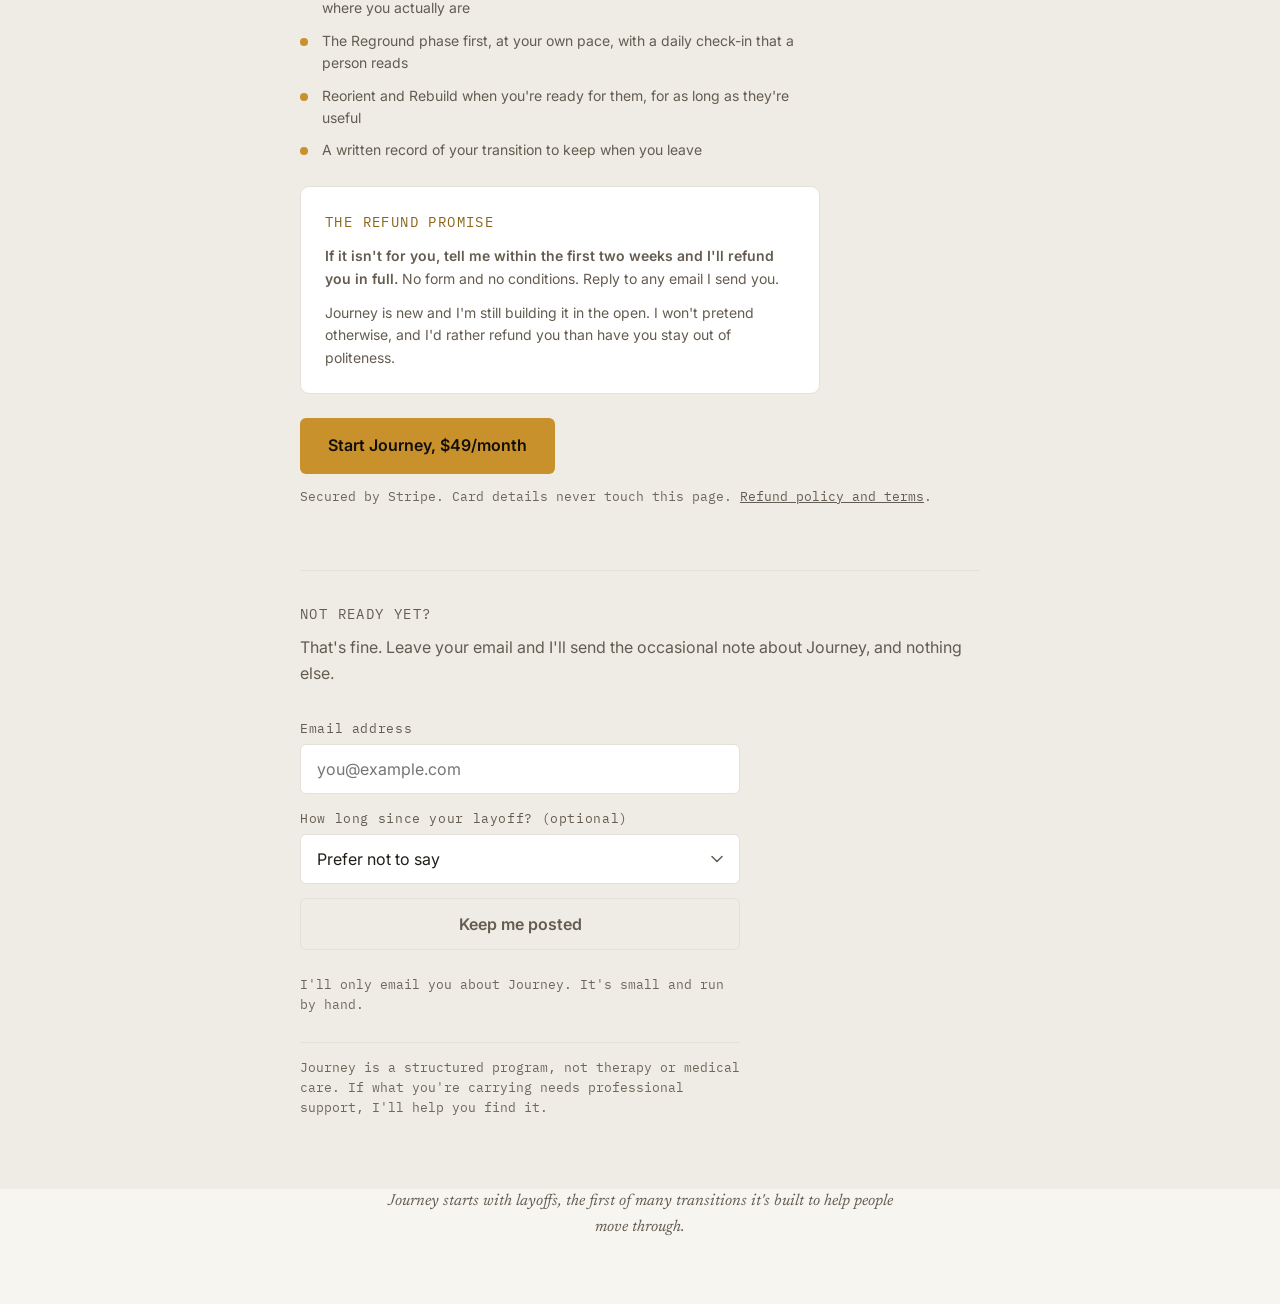
==== commit c7afb5ef: "Port Sept 29 copy rewrite onto the live Payment Link page Visible text only, ported from Project-Jou" ====
--- a/index.html
+++ b/index.html
@@ -3,8 +3,8 @@
 <head>
 <meta charset="UTF-8">
 <meta name="viewport" content="width=device-width, initial-scale=1.0">
-<title>Journey — Rebuild after a layoff</title>
-<meta name="description" content="Journey is a structured program for professionals rebuilding identity and momentum after a layoff. Not just your resume — you.">
+<title>Journey: Rebuild after a layoff</title>
+<meta name="description" content="Journey is a structured program for professionals rebuilding after a layoff, guided by someone who has been through it twice. It covers who you are next as well as your resume.">
 <link rel="preconnect" href="https://fonts.googleapis.com">
 <link rel="preconnect" href="https://fonts.gstatic.com" crossorigin>
 <link href="https://fonts.googleapis.com/css2?family=Newsreader:ital,opsz,wght@0,6..72,400;1,6..72,400&family=IBM+Plex+Mono:wght@400&family=Inter:wght@400;600&display=swap" rel="stylesheet">
@@ -85,16 +85,16 @@
 <body>
 
 <!-- Shown only when the pay button still points at a Stripe TEST link. -->
-<div class="test-bar" id="test-bar">STRIPE TEST MODE — no real payments are being collected on this page</div>
+<div class="test-bar" id="test-bar">STRIPE TEST MODE: no real payments are being collected on this page</div>
 
 <!-- 1. HERO -->
 <section class="hero band-a">
   <div class="wrap">
     <div class="eyebrow">For professionals in the months after a layoff</div>
-    <h1>The worst part of a layoff isn't the job search.<br>It's going through it alone.</h1>
-    <p class="lede">The routine, the title, and the people all disappear overnight. Journey is a small cohort with a weekly structure for the months in between — someone who notices, while you rebuild who you are, not just your resume.</p>
-    <a class="btn" href="#join">Reserve a seat in cohort one — $49</a>
-    <span class="btn-note">Small, hand-run, and refunded in full if it doesn't run.</span>
+    <h1>The hardest part of a layoff is going through it alone.</h1>
+    <p class="lede">The routine, the title and most of the people go overnight. Journey gives the months after a weekly structure and a person who notices how you're doing, so you can work out who you are next as well as what to apply for.</p>
+    <a class="btn" href="#join">Start Journey, $49/month</a>
+    <span class="btn-note">Guided one-to-one by me. Cancel any time, or take a full refund in your first two weeks.</span>
   </div>
 </section>
 
@@ -102,16 +102,16 @@
 <section class="problem band-b">
   <div class="wrap">
     <h2>The part no one prepares you for</h2>
-    <p>Everyone hands you resume tips and job boards. No one tells you what to do with the Tuesday morning when there's nowhere to be, or the quiet question of who you are without the role you had yesterday.</p>
-    <p>The research is blunt about it: most people don't struggle because they can't eventually find work — they struggle in the months in between. Six in ten people don't tell anyone how hard it hit. And in the interviews behind this program, nearly everyone named the same thing unprompted: not the search, the isolation. That silence is the problem Journey is built for.</p>
+    <p>Everyone hands you resume tips and job boards. Nobody mentions the Tuesday morning when there's nowhere to be, or the quiet question of who you are without yesterday's job title.</p>
+    <p>Most people who struggle after a layoff aren't struggling because they can't eventually find work. They struggle in the months in between. Six in ten tell no one how hard it hit. In the interviews behind this program, nearly everyone brought up the isolation without being asked. That silence is what Journey is for.</p>
   </div>
 </section>
 
 <!-- 3. PROGRAM / WAYLINE -->
 <section class="program band-a">
   <div class="wrap">
-    <h2>A path, not a pep talk</h2>
-    <p class="lede">Journey is a structured path with three phases. You always know where you are and what's next — and you stay as long as it's useful, not for a fixed run.</p>
+    <h2>Three phases, at your pace</h2>
+    <p class="lede">You always know where you are and what comes next. You stay as long as it's useful, and there is no fixed end date.</p>
     <div class="wayline">
       <span class="wayline-label" style="left:4%">you are here</span>
       <div class="wayline-track"><span class="wayline-dot" style="left:4%"></span></div>
@@ -119,15 +119,15 @@
     <div class="phases">
       <div class="phase">
         <h3>Reground</h3>
-        <p>Steady the ground under you. Process what happened, rebuild routine, and stop the free-fall before you make big decisions from a bad place.</p>
+        <p>Steady the ground under you. Make sense of what happened, rebuild a routine, and hold off on big decisions until you're on firmer footing.</p>
       </div>
       <div class="phase">
         <h3>Reorient</h3>
-        <p>Figure out who you're becoming, not just what job to apply for. Clarify direction while the search gets real.</p>
+        <p>Work out who you're becoming and which directions are worth testing. You leave with one you believe in.</p>
       </div>
       <div class="phase">
         <h3>Rebuild</h3>
-        <p>Move with momentum. Structure, accountability, and a plan you're actually running — through to the next chapter.</p>
+        <p>Move with momentum. A plan you're actually running, someone keeping you honest, and a clear finish into your next chapter.</p>
       </div>
     </div>
   </div>
@@ -136,10 +136,10 @@
 <!-- 4. VS FREE -->
 <section class="free band-b">
   <div class="wrap">
-    <h2>You can get advice for free. That's not what's missing.</h2>
-    <p>Reddit, Blind, and the layoff communities are genuinely good. Post at 3am and people will show up for you with real empathy and real advice — that matters, and it helps.</p>
-    <p>But nobody there checks on you next Tuesday. No one notices when you go quiet for two weeks, or remembers what you were working through last month, or hands you the right thing at the right time instead of whatever happened to get posted that day.</p>
-    <p>Journey isn't more advice. It's continuity — someone holding the thread, week after week, when you can't.</p>
+    <h2>Free advice is easy to find</h2>
+    <p>Reddit, Blind and the layoff communities are good. Post at 3am and people show up with real empathy and real advice.</p>
+    <p>What they can't do is check on you next Tuesday. Nobody notices when you go quiet for two weeks, remembers what you were working through last month, or hands you the right thing at the right moment.</p>
+    <p>Journey gives you continuity: one person holding the thread, week after week, when you can't.</p>
   </div>
 </section>
 
@@ -153,10 +153,10 @@
            onerror="this.outerHTML='&lt;div class=&quot;founder-photo&quot;&gt;founder.jpg&lt;br&gt;not found&lt;/div&gt;'">
       <div>
         <p>Two layoffs in eighteen months. The second was in June.</p>
-        <p>The first search took five months. I had the network, the resume, and fifteen years of experience, and I still spent two of those months not knowing who I was without the job.</p>
-        <p>I got through it. I also got through it badly, and almost entirely alone.</p>
-        <p>I'm in it again. This time I'm not doing it alone — and neither are you.</p>
-        <p class="founder-fine">I'm not a therapist or a career coach. I'm Tad Natsuhara, a designer who's been through this twice and is building what he couldn't find.</p>
+        <p>The first search took five months. I had the network, the resume and fifteen years of experience, and I still spent two of those months not knowing who I was without the job.</p>
+        <p>I got through it, but badly and almost entirely alone.</p>
+        <p>I'm in it again. This time I'm not doing it alone, and you don't have to either.</p>
+        <p class="founder-fine">I'm not a therapist or a career coach. I'm Tad Natsuhara, a designer who has been through this twice and is building what I couldn't find.</p>
       </div>
     </div>
   </div>
@@ -176,32 +176,31 @@
 -->
 <section class="signup band-b" id="join">
   <div class="wrap">
-    <div class="eyebrow">Simple, honest pricing</div>
+    <div class="eyebrow">Pricing</div>
     <div class="price">$49<small>/month</small></div>
-    <p>No lock-in, cancel anytime. Less than a single hour with most career coaches — for ongoing structure instead of a one-off conversation. Stay while it's useful; leave when you're through.</p>
+    <p>Cancel any time. It costs less than one hour with most career coaches, and you get ongoing structure instead of a single conversation. Stay while it's useful and leave when you're through.</p>
 
     <!-- ---- PRE-SALE ---- -->
     <div class="reserve">
-      <h2>Reserve a seat in cohort one</h2>
-      <p class="lede">Cohort one opens this fall and is capped at twelve people. Reserving covers your first month at $49. Nothing bills again until you've been through that month and decide to stay.</p>
+      <h2>Start Journey</h2>
+      <p class="lede">You can start as soon as you pay. It's $49 a month, billed monthly, and you can cancel whenever you like.</p>
 
       <ul class="includes">
-        <li>A seat in the first cohort, held in your name</li>
-        <li>Your first month of the program — the Reground phase, start to finish</li>
-        <li>A 45-minute call with me before the cohort starts, to shape it around where you actually are</li>
-        <li>Founding-member pricing locked for as long as you stay</li>
+        <li>A 45-minute one-to-one call with me in your first week, so the program fits where you actually are</li>
+        <li>The Reground phase first, at your own pace, with a daily check-in that a person reads</li>
+        <li>Reorient and Rebuild when you're ready for them, for as long as they're useful</li>
+        <li>A written record of your transition to keep when you leave</li>
       </ul>
 
       <div class="promise card">
         <h3>The refund promise</h3>
-        <p><strong>If cohort one doesn't run by October 31, 2026, you get every dollar back.</strong> Automatically, without asking, to the card you paid with. I'd rather refund you than deliver something half-built.</p>
-        <p><strong>If it runs and it isn't for you, tell me within the first two weeks and I'll refund you in full.</strong> No form, no conditions. Reply to any email I send you.</p>
-        <p>This is a pre-sale for a program I am building in the open. I'm not going to pretend it already exists.</p>
+        <p><strong>If it isn't for you, tell me within the first two weeks and I'll refund you in full.</strong> No form and no conditions. Reply to any email I send you.</p>
+        <p>Journey is new and I'm still building it in the open. I won't pretend otherwise, and I'd rather refund you than have you stay out of politeness.</p>
       </div>
 
       <div class="reserve-cta">
         <!-- Replace href with your live Stripe Payment Link. See STRIPE-SETUP.md. -->
-        <a class="btn" id="reserve-btn" href="https://buy.stripe.com/8x27sL1mpdF6a152x72kw00">Reserve my seat — $49</a>
+        <a class="btn" id="reserve-btn" href="https://buy.stripe.com/8x27sL1mpdF6a152x72kw00">Start Journey, $49/month</a>
         <span class="pay-note">Secured by Stripe. Card details never touch this page. <a href="terms.html">Refund policy and terms</a>.</span>
         <div class="test-tag" id="test-tag">Test mode. Use card 4242 4242 4242 4242, any future expiry, any CVC.</div>
         <div class="config-warn" id="config-warn">
@@ -212,8 +211,8 @@
 
     <!-- ---- SECONDARY: unpaid waitlist ---- -->
     <div class="alt">
-      <h3>Not ready to pay for something that doesn't exist yet</h3>
-      <p class="lede">Fair. Leave your email and I'll tell you when cohort one opens — and nothing else.</p>
+      <h3>Not ready yet?</h3>
+      <p class="lede">That's fine. Leave your email and I'll send the occasional note about Journey, and nothing else.</p>
       <form id="waitlist" action="https://formspree.io/f/mrenlwyn" method="POST">
         <div>
           <label for="email">Email address</label>
@@ -232,15 +231,15 @@
         </div>
         <button class="btn ghost" type="submit">Keep me posted</button>
         <div class="form-status" id="status"></div>
-        <div class="micro field-note">We'll only email you about Journey. First cohort is small and hand-run.</div>
-        <div class="micro form-divider">Journey is a structured program, not therapy or medical care. If what you're carrying needs professional support, we'll help you find it.</div>
+        <div class="micro field-note">I'll only email you about Journey. It's small and run by hand.</div>
+        <div class="micro form-divider">Journey is a structured program, not therapy or medical care. If what you're carrying needs professional support, I'll help you find it.</div>
       </form>
     </div>
   </div>
 </section>
 
 <footer>
-  <p>Journey starts with layoffs — the first of many transitions we're built to help you move through.</p>
+  <p>Journey starts with layoffs, the first of many transitions it's built to help people move through.</p>
 </footer>
 
 <script>
@@ -294,11 +293,12 @@
         throw new Error();
       }
     } catch {
-      status.textContent = "Something went wrong — email me directly and I'll add you.";
+      status.textContent = "Something went wrong. Email me directly and I'll add you.";
       status.classList.add('err');
     }
   });
 </script>
 
+<script defer src="https://cdn.vercel-insights.com/v1/script.js"></script>
 </body>
 </html>
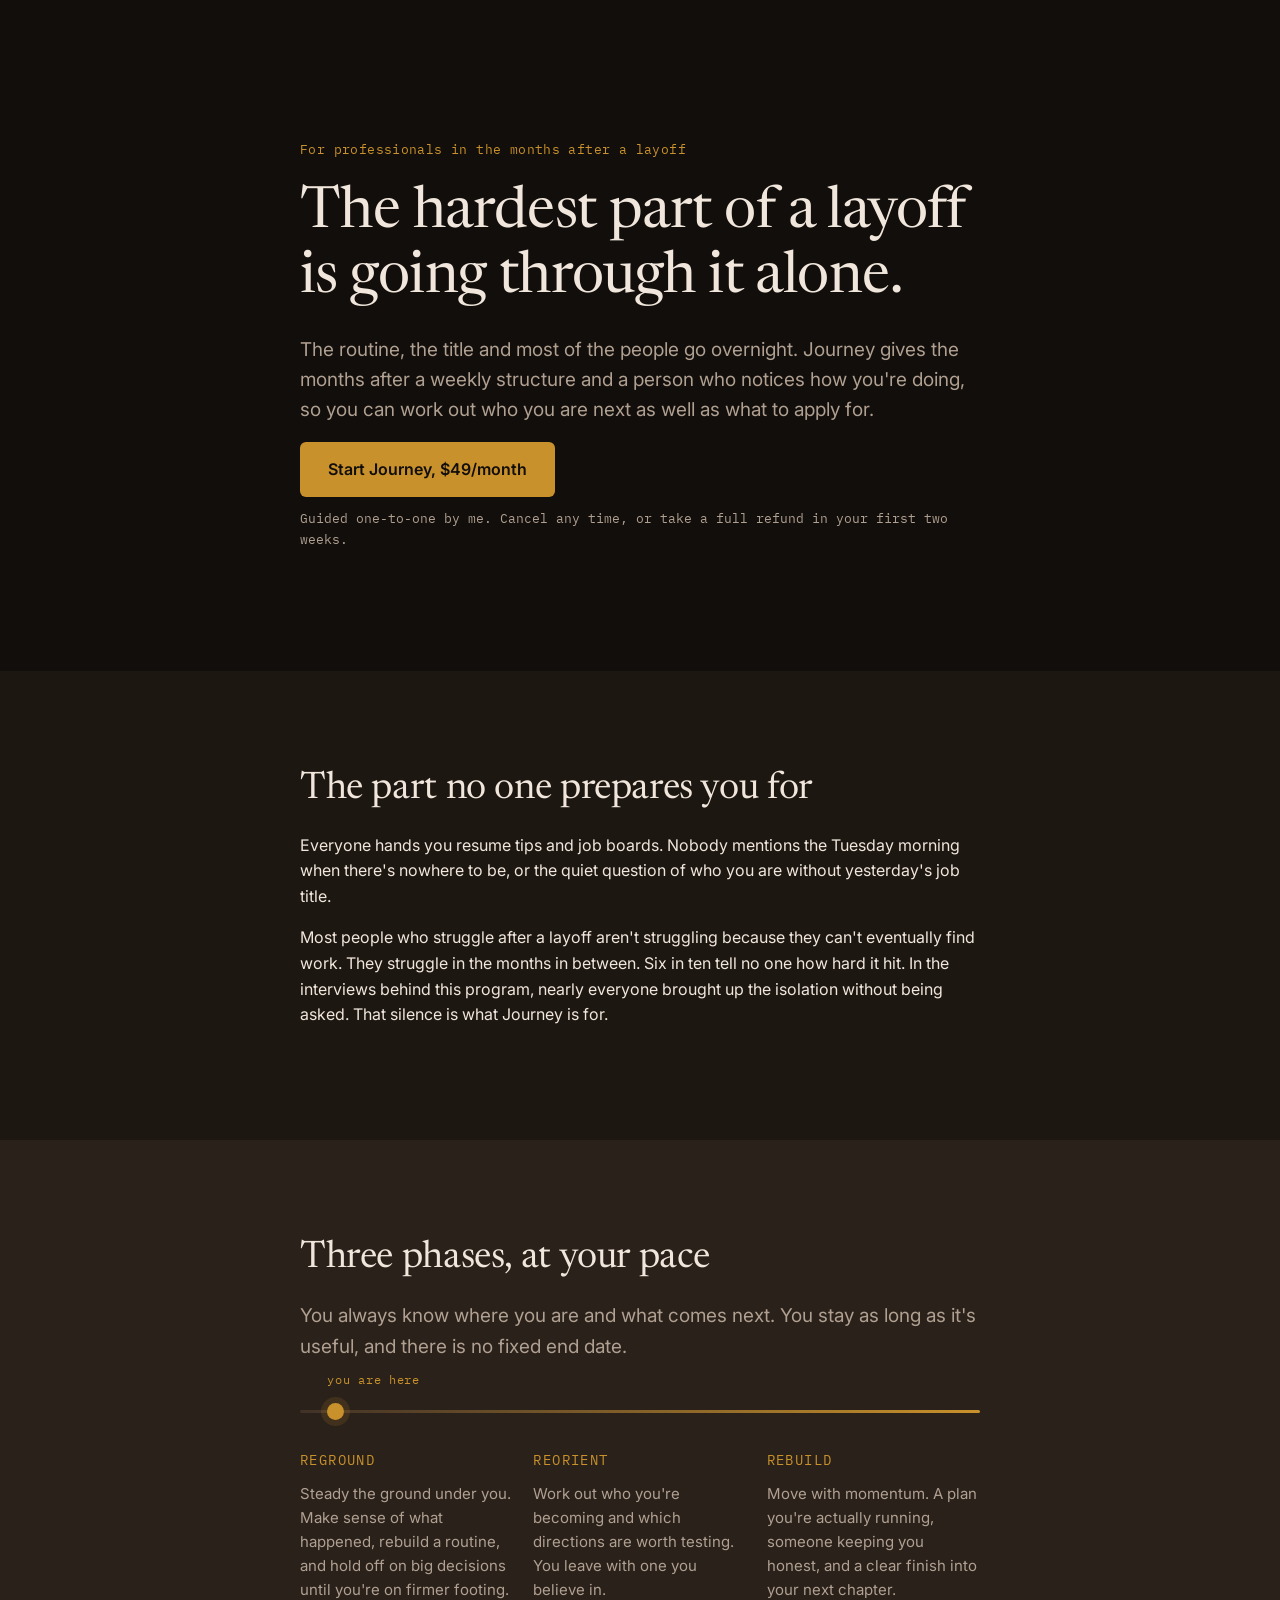
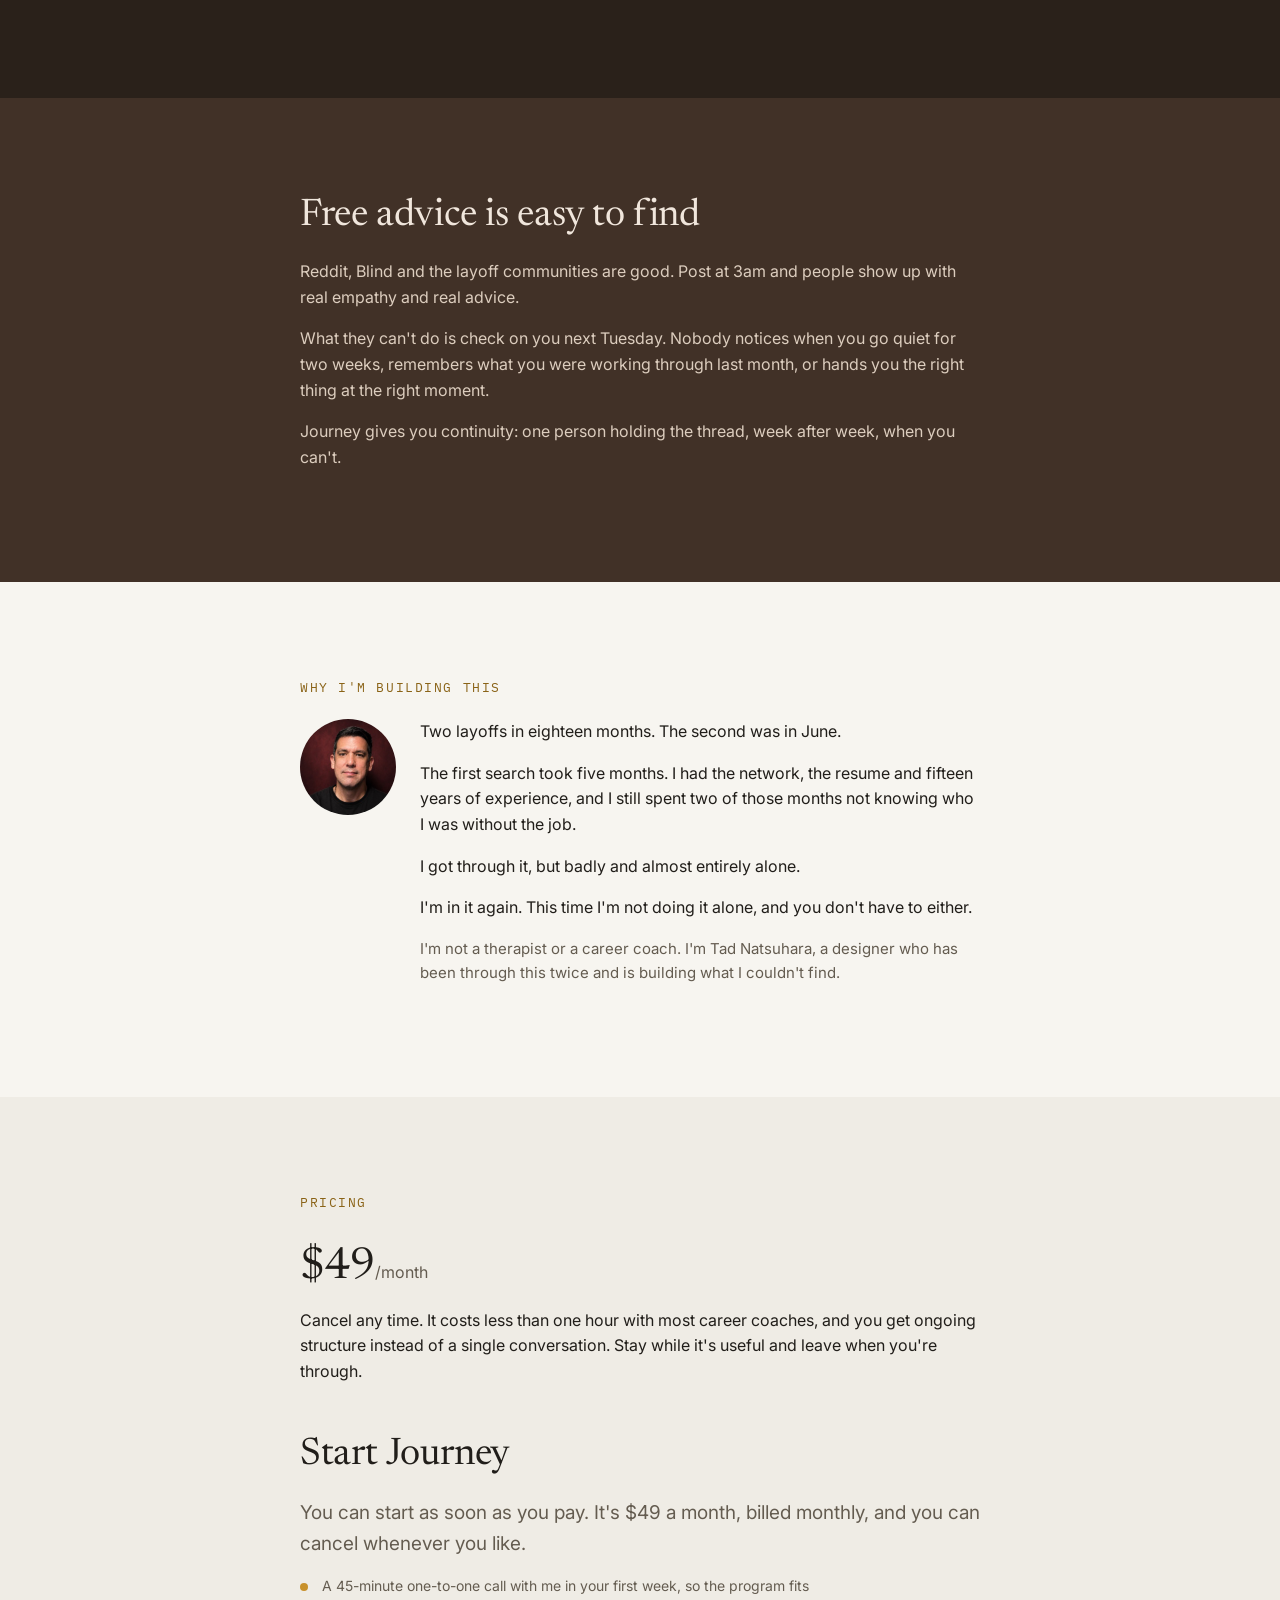
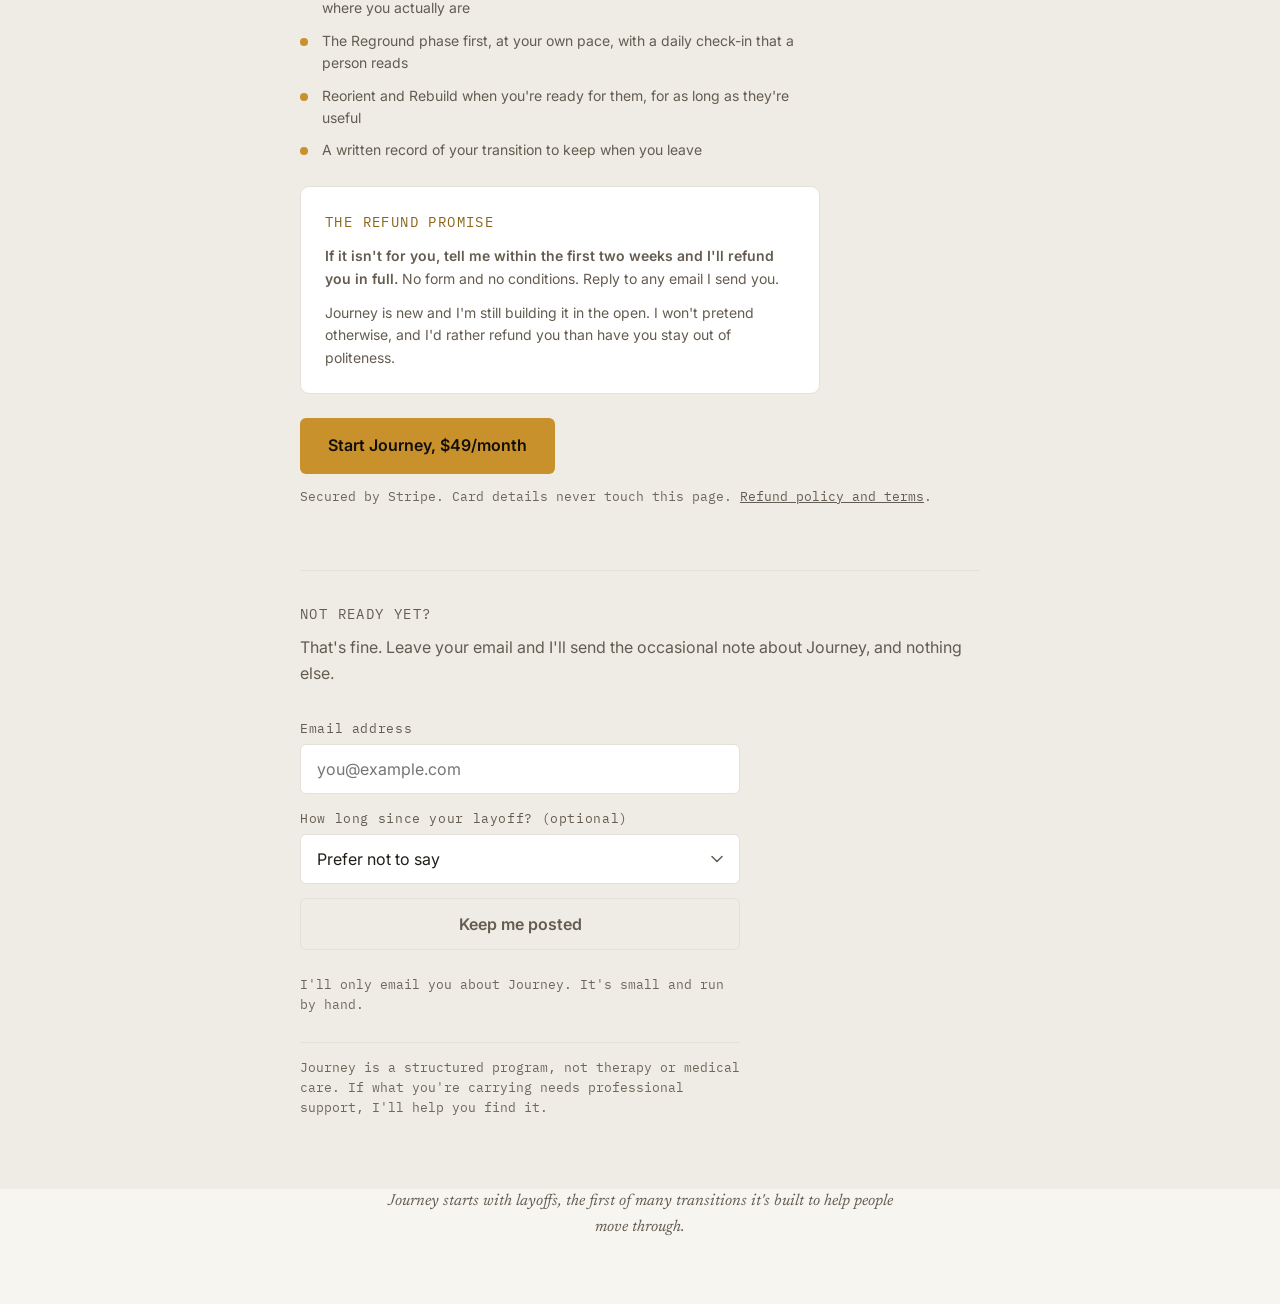
==== commit 69dbd1ba: "Fix heading order on thanks page; sentence-case the hero eyebrow thanks.html: h1 was followed straig" ====
--- a/index.html
+++ b/index.html
@@ -26,6 +26,7 @@
   .hero h1,.problem h2,.problem p,.program h2,.free h2{color:var(--text-on-ink)}
   .hero .eyebrow,.program h3,.program .wayline-label{color:var(--accent)}
   .hero .lede,.hero .btn-note,.program .lede{color:var(--text-dim-on-ink)}
+  .hero .eyebrow{text-transform:none;letter-spacing:.03em}
   .program .wayline-track{background:linear-gradient(90deg,var(--mist-0),var(--accent))}
   .free p{color:var(--text-dimmer-on-ink)}
 
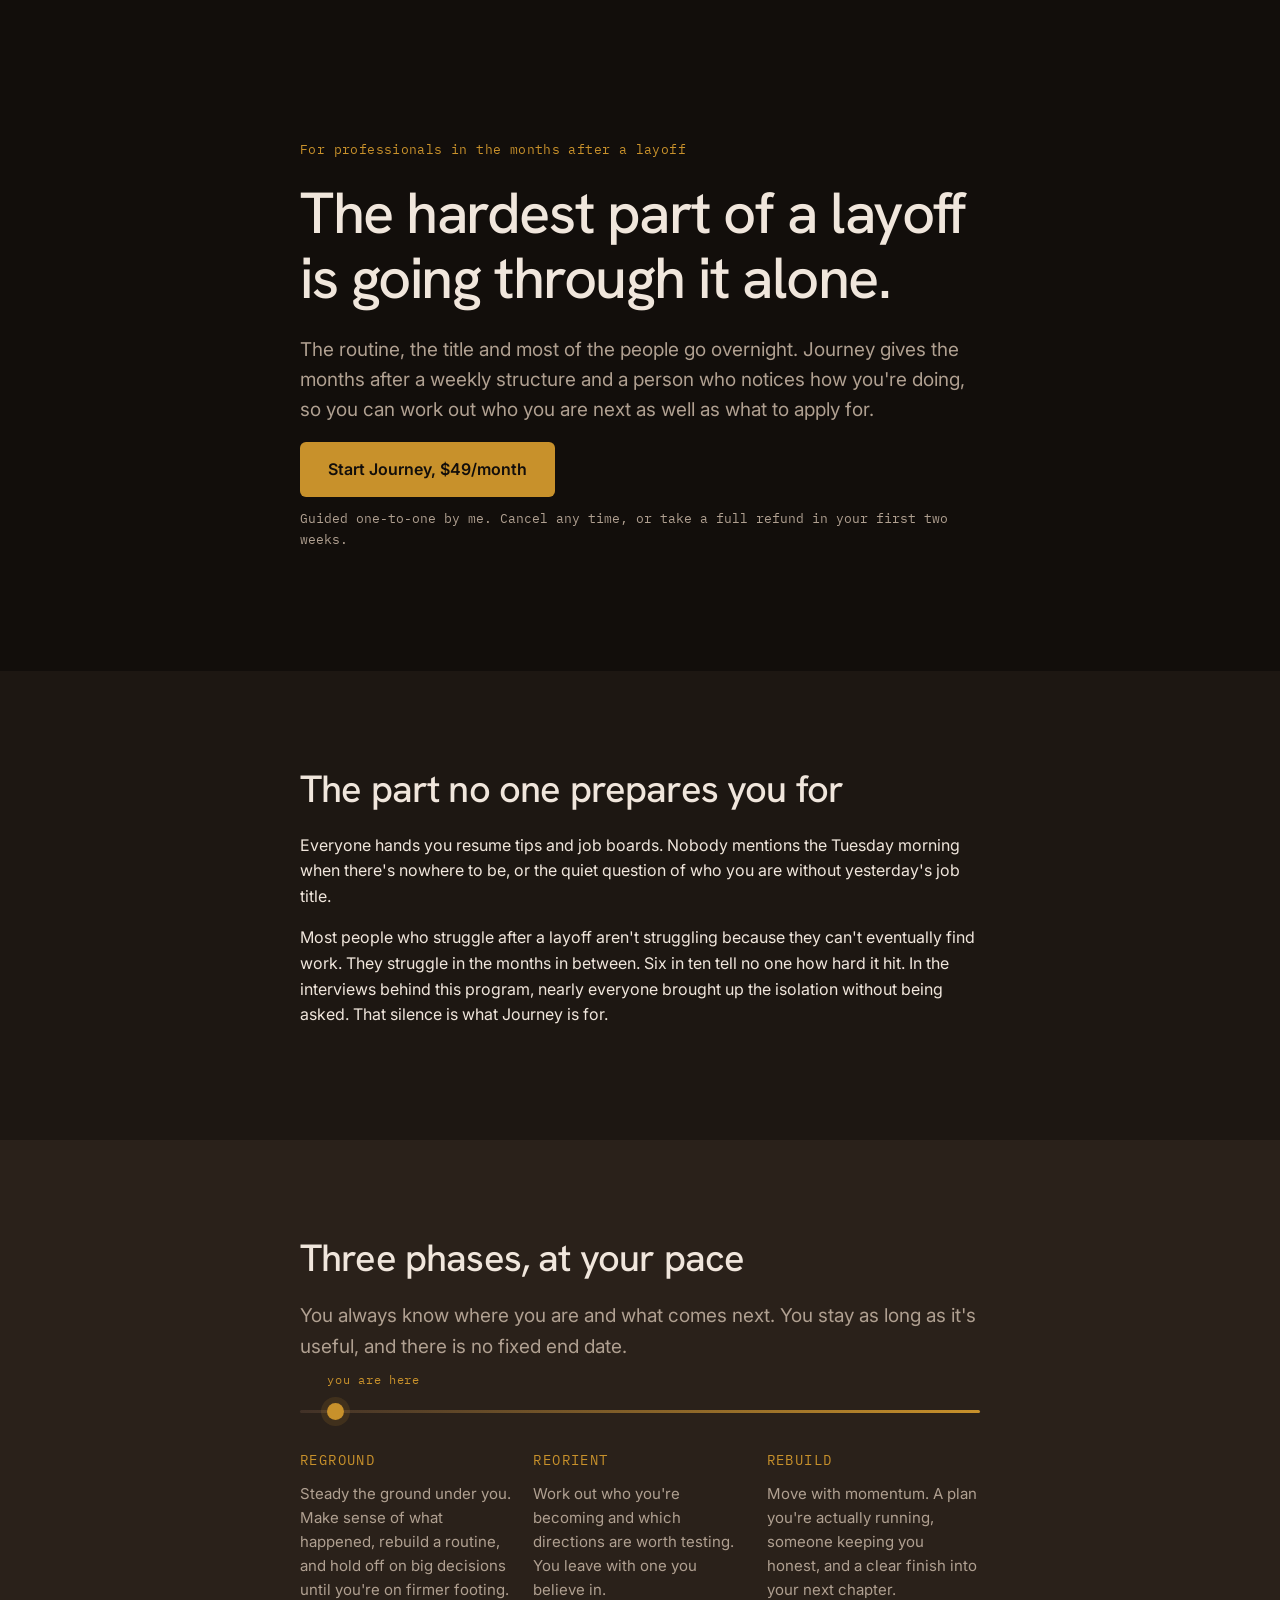
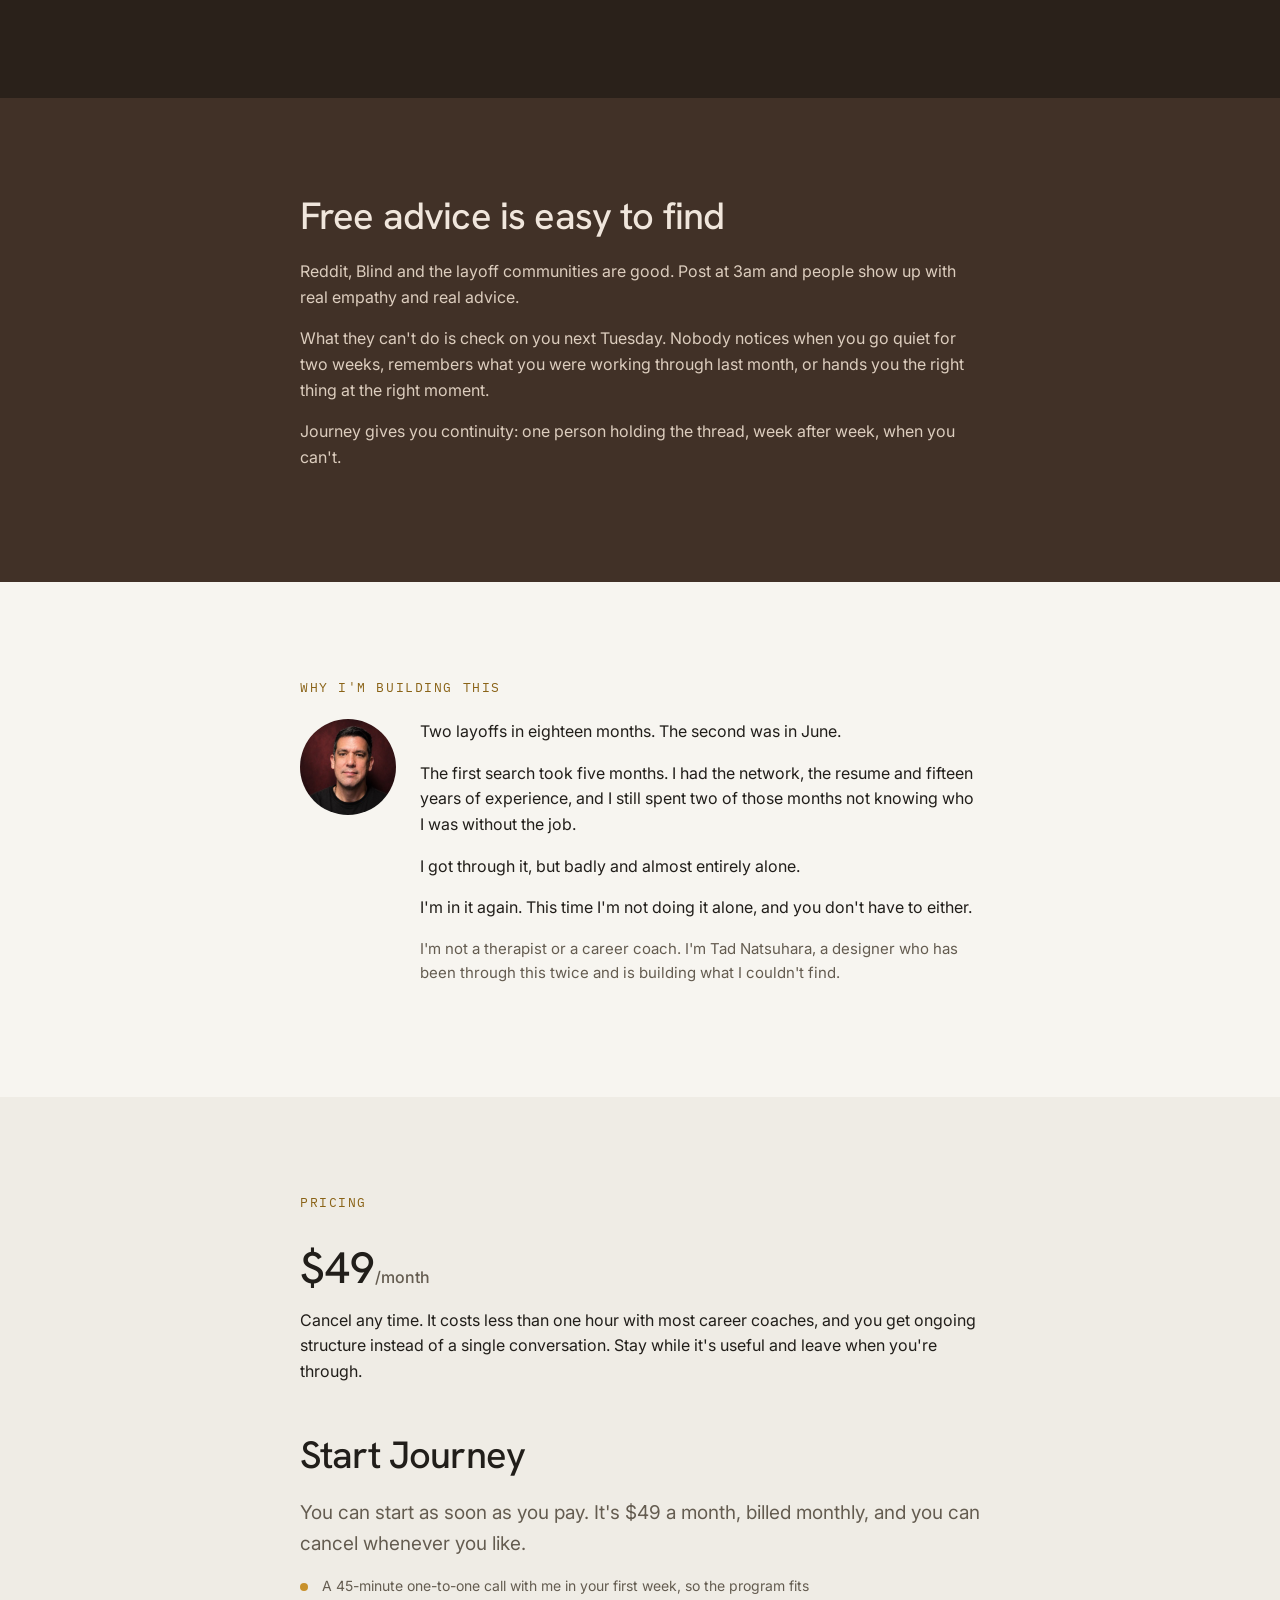
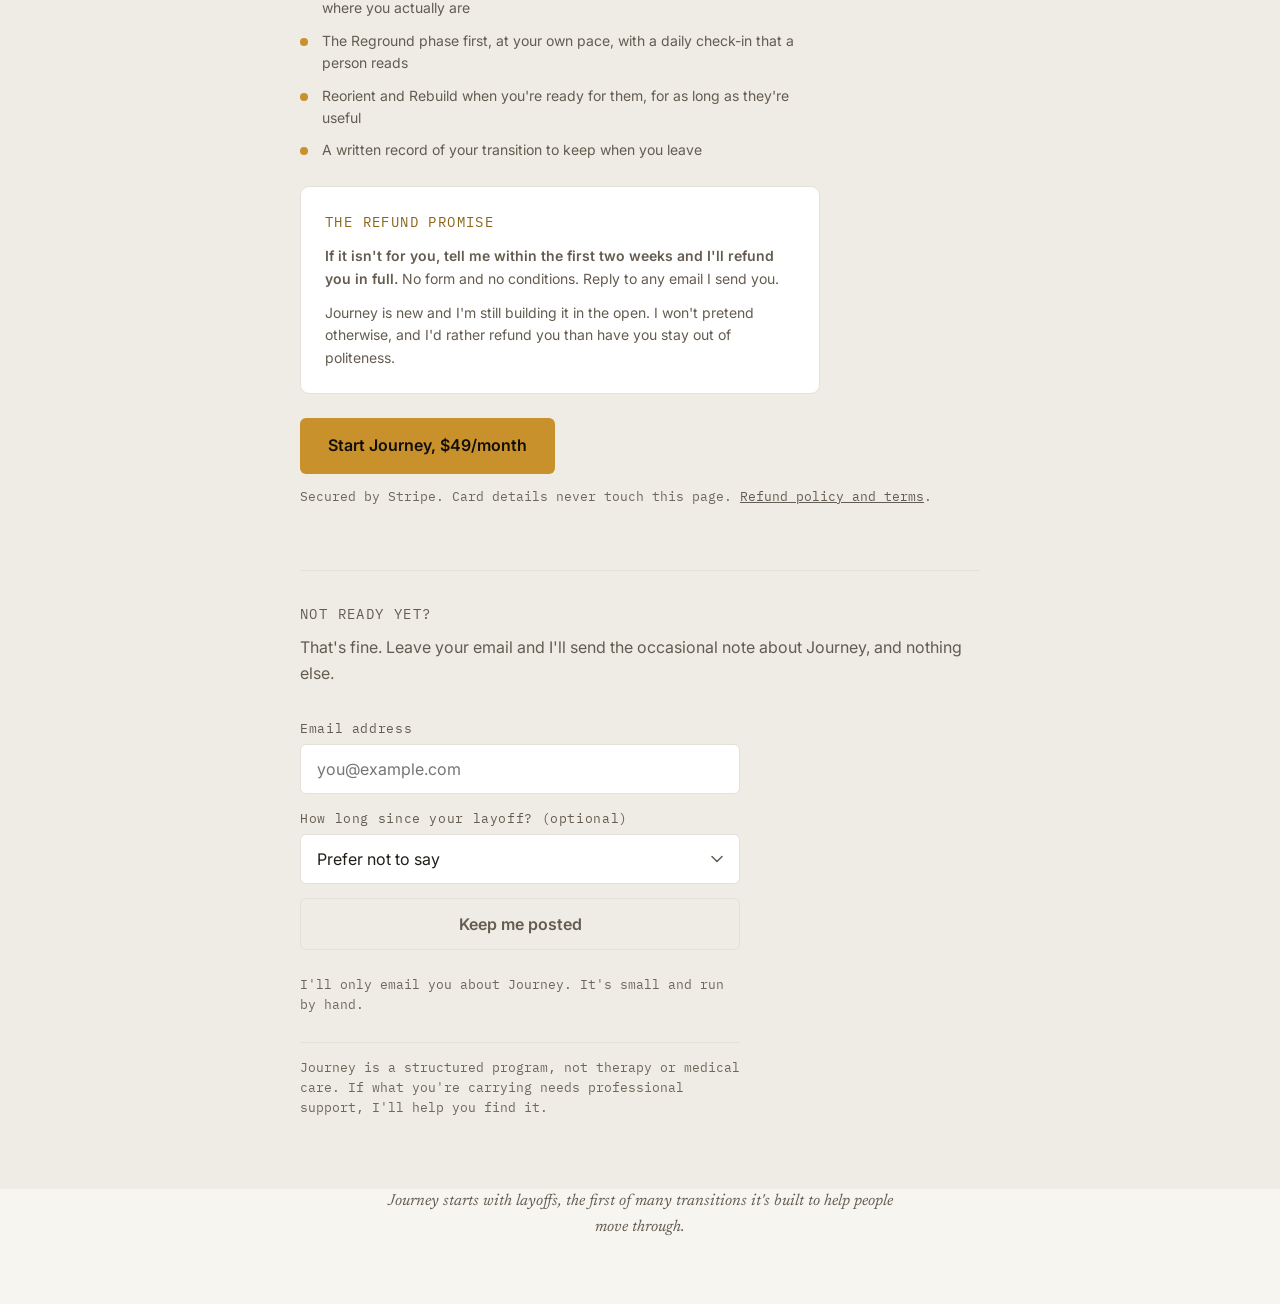
==== commit 9bb4226d: "Switch landing page headings to Hanken Grotesk Matches the DESIGN.md decision from Sept 28 (Hanken G" ====
--- a/index.html
+++ b/index.html
@@ -7,7 +7,7 @@
 <meta name="description" content="Journey is a structured program for professionals rebuilding after a layoff, guided by someone who has been through it twice. It covers who you are next as well as your resume.">
 <link rel="preconnect" href="https://fonts.googleapis.com">
 <link rel="preconnect" href="https://fonts.gstatic.com" crossorigin>
-<link href="https://fonts.googleapis.com/css2?family=Newsreader:ital,opsz,wght@0,6..72,400;1,6..72,400&family=IBM+Plex+Mono:wght@400&family=Inter:wght@400;600&display=swap" rel="stylesheet">
+<link href="https://fonts.googleapis.com/css2?family=Hanken+Grotesk:wght@500&family=Newsreader:ital,opsz,wght@0,6..72,400;1,6..72,400&family=IBM+Plex+Mono:wght@400&family=Inter:wght@400;600&display=swap" rel="stylesheet">
 <link rel="stylesheet" href="design-tokens.css">
 <link rel="stylesheet" href="base.css">
 <style>
@@ -43,7 +43,7 @@
 
   /* ---- Pricing + signup ---- */
   .signup{padding-bottom:72px}
-  .price{font-family:var(--font-serif);font-size:2.75rem;margin:var(--space-2) 0 4px}
+  .price{font-family:var(--font-heading);font-weight:500;font-size:2.75rem;margin:var(--space-2) 0 4px}
   .price small{font-family:var(--font-sans);font-size:1rem;color:var(--text-dim)}
   form{margin-top:var(--space-6);display:flex;flex-direction:column;gap:14px;max-width:440px}
   .field-note{margin-top:10px}
--- a/design-tokens.css
+++ b/design-tokens.css
@@ -51,7 +51,8 @@
   --error: #b3432e;
 
   /* ---- Type families ---- */
-  --font-serif: 'Newsreader', Georgia, serif;      /* headlines */
+  --font-heading: 'Hanken Grotesk', Inter, system-ui, sans-serif; /* h1/h2, price */
+  --font-serif: 'Newsreader', Georgia, serif;      /* reflective lines only (footer); prototype alias */
   --font-mono:  'IBM Plex Mono', monospace;         /* eyebrows, labels, meta */
   --font-sans:  'Inter', -apple-system, system-ui, sans-serif; /* body, UI */
 
--- a/base.css
+++ b/base.css
@@ -12,7 +12,8 @@
   font-size:var(--text-body);
 }
 
-h1,h2{font-family:var(--font-serif);font-weight:400;letter-spacing:-.01em;color:var(--text)}
+h1,h2{font-family:var(--font-heading);font-weight:500;letter-spacing:-.025em;color:var(--text)}
+h2{letter-spacing:-.022em}
 h1{font-size:var(--text-h1);line-height:1.12;margin-bottom:var(--space-5)}
 h2{font-size:var(--text-h2);line-height:1.2;margin-bottom:20px}
 h3{font-family:var(--font-mono);font-size:var(--text-small);font-weight:400;letter-spacing:.1em;text-transform:uppercase;color:var(--accent-deep);margin-bottom:10px}
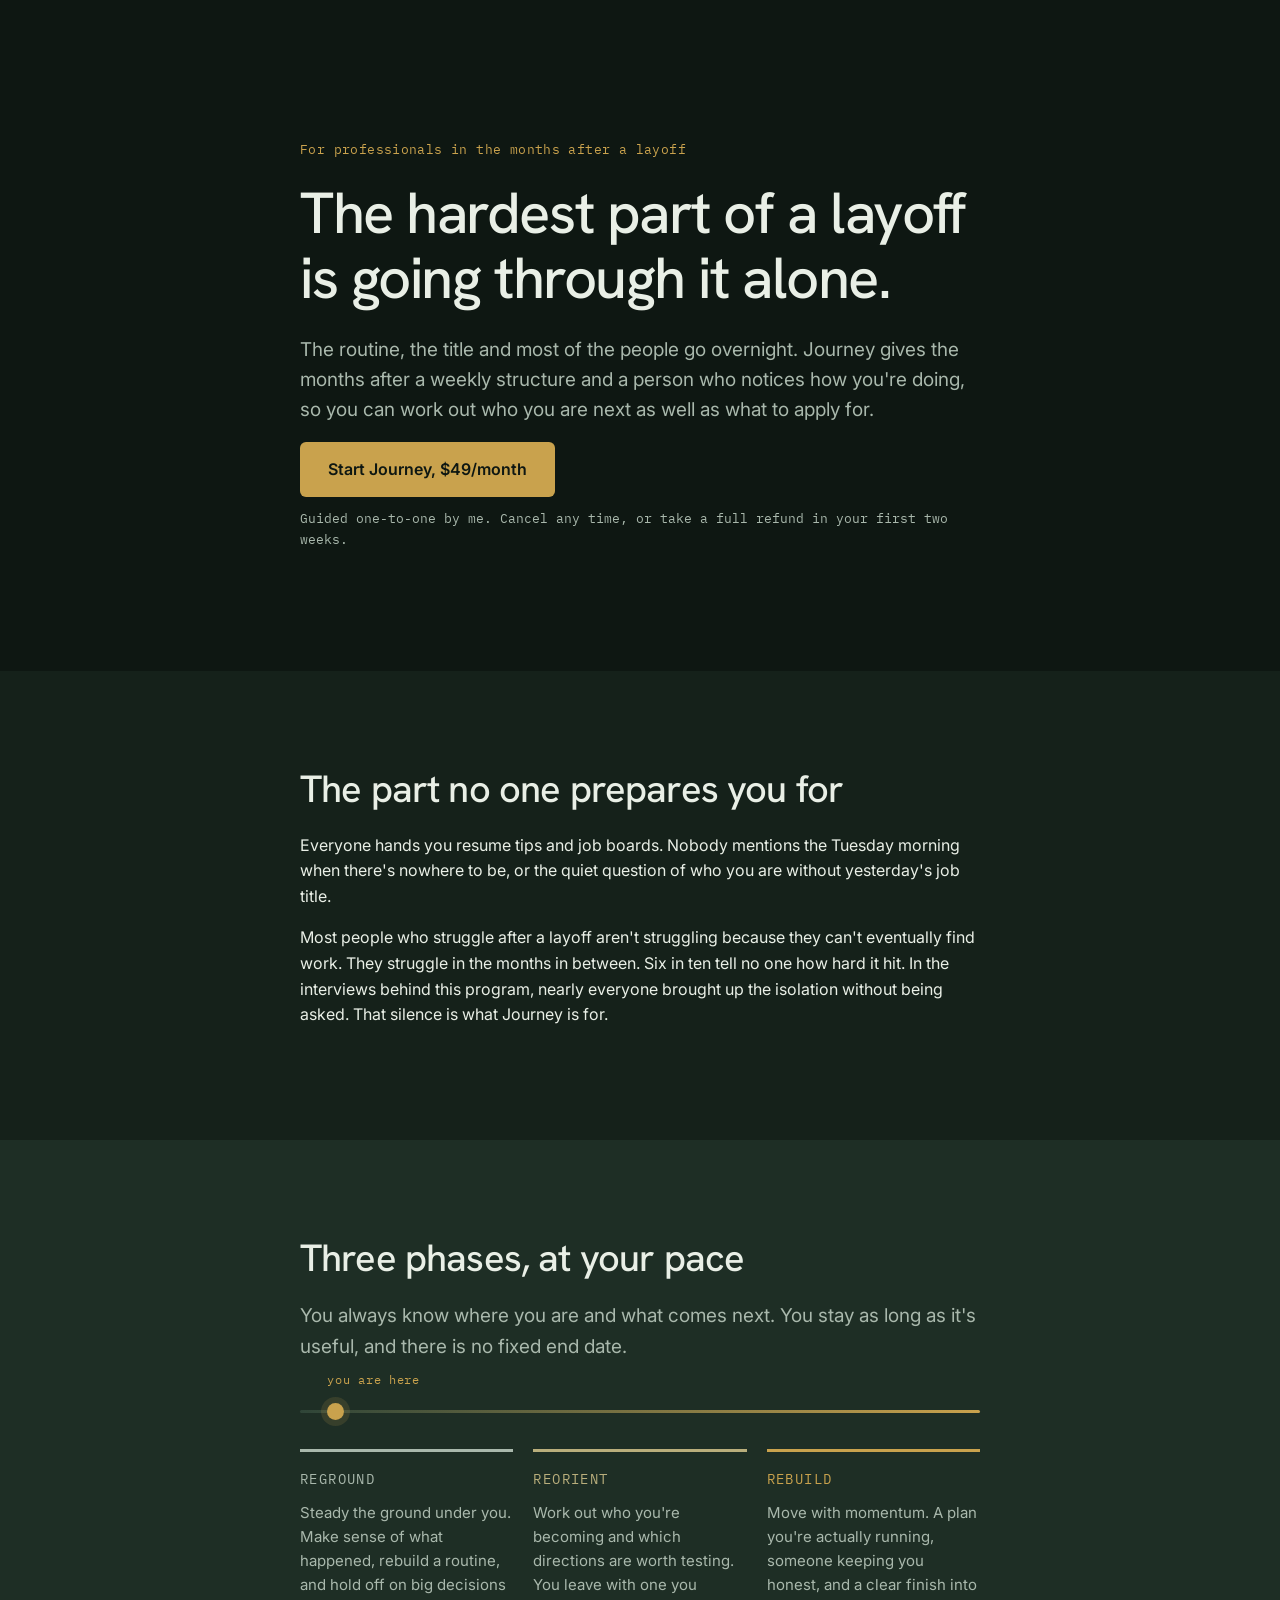
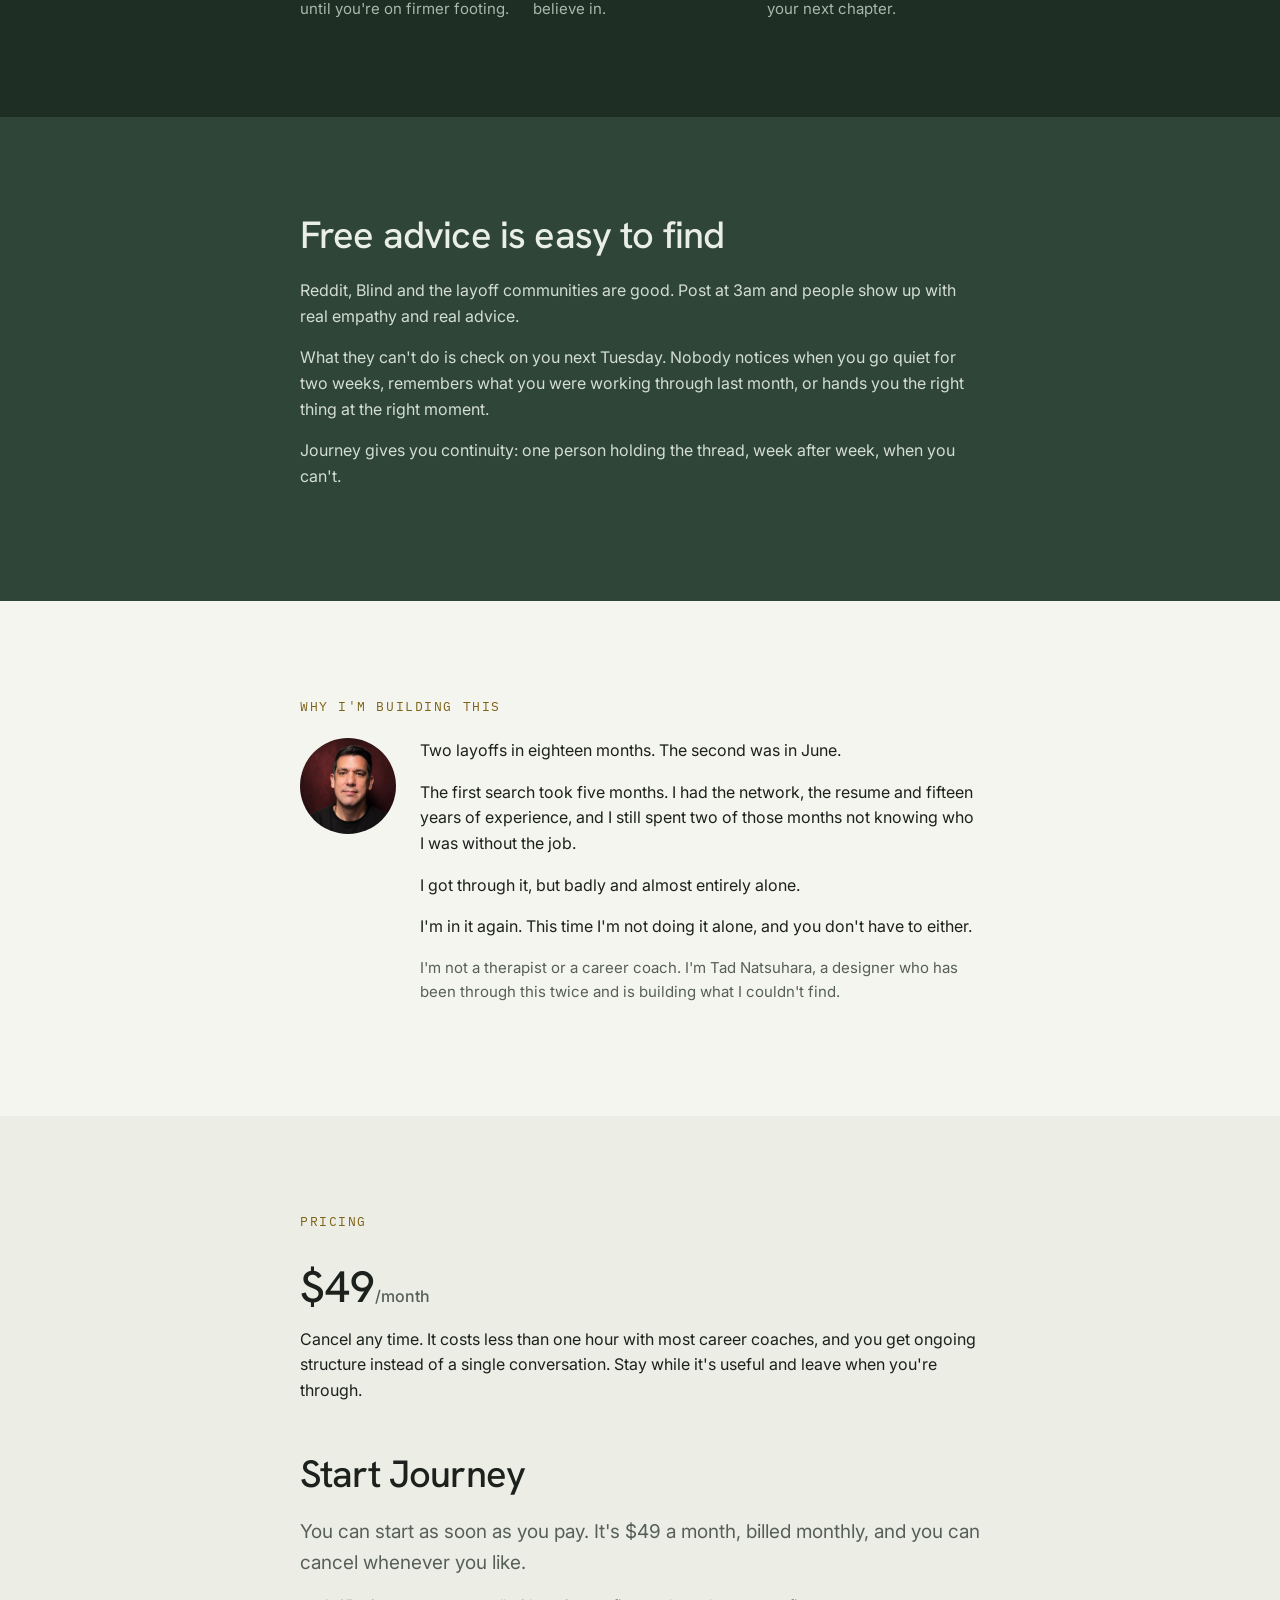
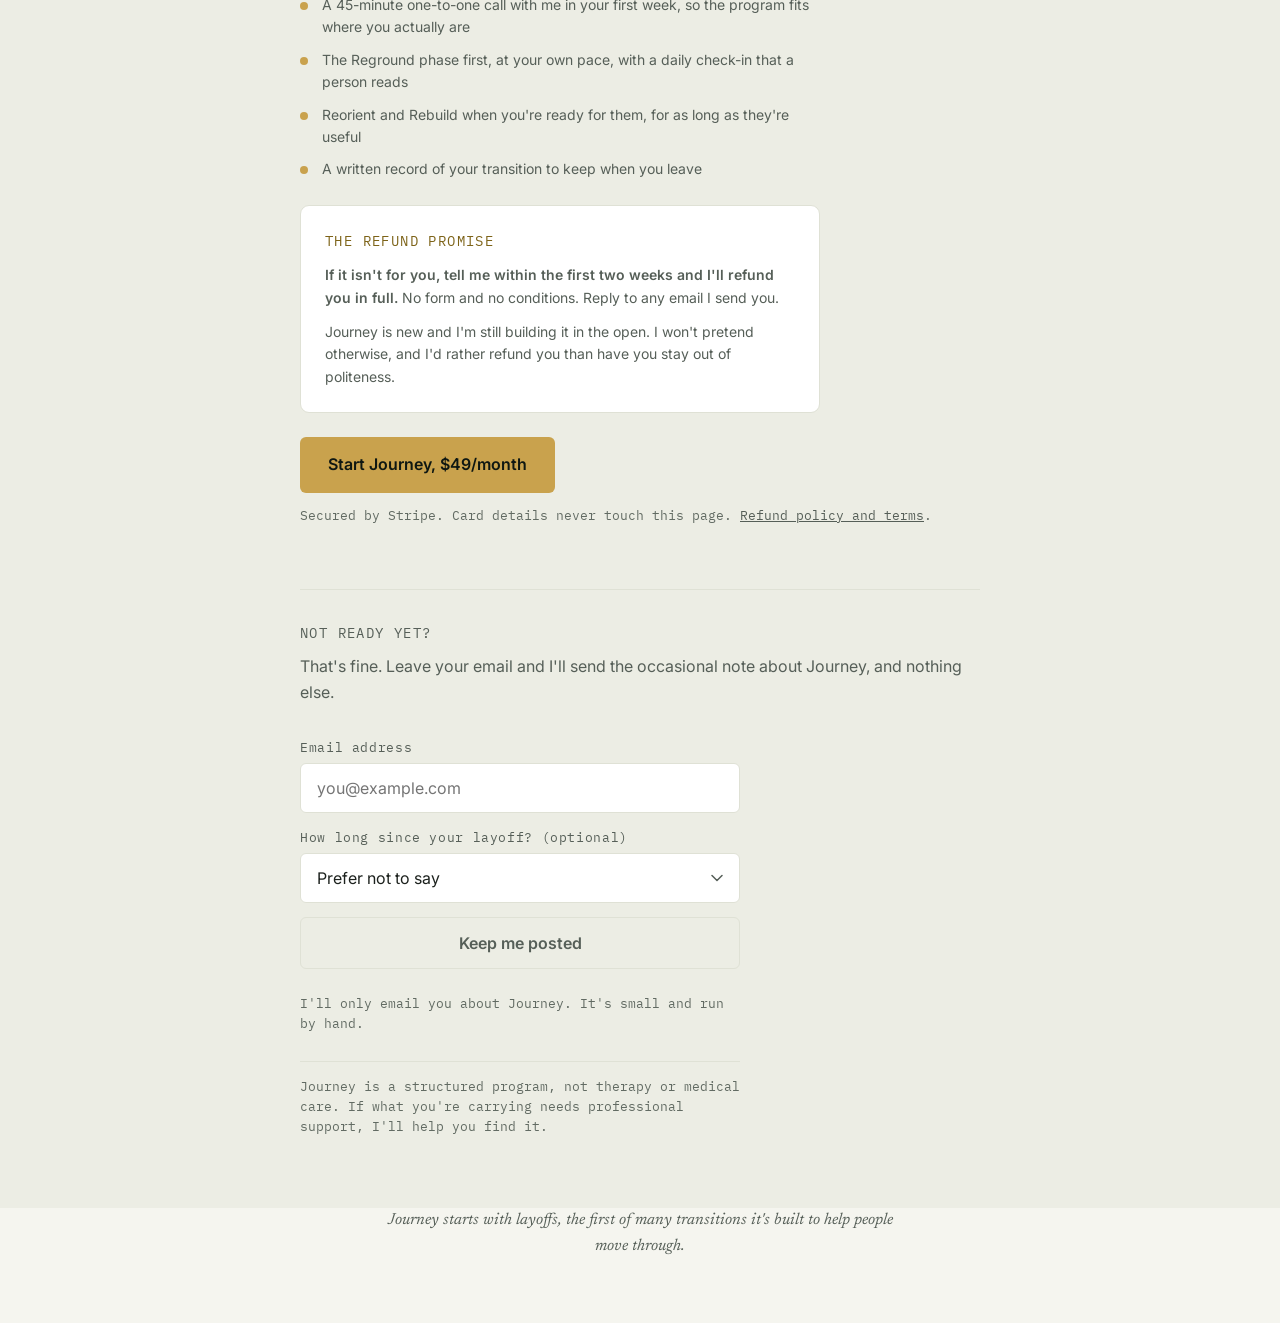
==== commit 6486ab91: "Apply Pine & brass palette; add phase ramp and washed panels Palette: deep-pine dark arc, sage-tinte" ====
--- a/index.html
+++ b/index.html
@@ -33,6 +33,12 @@
   /* ---- Program / wayline ---- */
   .phases{display:grid;grid-template-columns:repeat(3,1fr);gap:20px;margin-top:36px}
   .phase p{font-size:15px;color:var(--text-dim-on-ink);margin:0}
+  .phase{border-top:3px solid var(--phase-1);padding-top:var(--space-4)}
+  .phase:nth-child(2){border-top-color:var(--phase-2)}
+  .phase:nth-child(3){border-top-color:var(--phase-3)}
+  .program .phase:nth-child(1) h3{color:var(--phase-1)}
+  .program .phase:nth-child(2) h3{color:var(--phase-2)}
+  .program .phase:nth-child(3) h3{color:var(--phase-3)}
   @media(max-width:640px){.phases{grid-template-columns:1fr}}
 
   /* ---- Founder ---- */
--- a/design-tokens.css
+++ b/design-tokens.css
@@ -5,46 +5,46 @@
   waitlist page and the product concept stay visually in sync.
 
   Hero → problem → program → differentiation run the dark arc; founder,
-  pricing, and footer stay on warm paper. See DESIGN-SYSTEM.md.
+  pricing, and footer stay on paper. Palette: Pine & brass. See DESIGN-SYSTEM.md.
 */
 :root{
-  /* ---- Color: surfaces ---- */
-  --paper:      #f7f5f0;   /* primary background */
-  --paper-1:    #efece5;   /* secondary section background (alternating bands) */
-  --paper-2:    #e8e5de;   /* deepest neutral — outer frame / recessed areas */
+  /* ---- Color: surfaces (Pine & brass, Sept 30 2026) ---- */
+  --paper:      #f5f5ef;   /* primary background: pale sage-tinted paper */
+  --paper-1:    #ecede4;   /* secondary section background (alternating bands) */
+  --paper-2:    #e4e6db;   /* deepest neutral: outer frame / recessed areas */
   --surface:    #ffffff;   /* cards, inputs */
-  --line:       #e4e1d9;   /* borders, dividers */
-  --line-soft:  #f0ede7;   /* hairline dividers inside cards/lists */
+  --line:       #dfe1d5;   /* borders, dividers */
+  --line-soft:  #eff0e8;   /* hairline dividers inside cards/lists */
 
-  /* ---- Color: ink (dark-arc backgrounds: hero → problem → program → free; also chrome/button text) ---- */
-  --ink:        #120e0b;   /* hero — darkest */
-  --ink-1:      #1d1712;   /* problem */
-  --ink-2:      #2a211a;   /* program */
-  --mist-0:     #413127;   /* differentiation — transitional, closest to paper */
+  /* ---- Color: the dark arc, hero -> problem -> program -> free (deep pine, darkest to lightest) ---- */
+  --ink:        #0e1712;   /* hero: darkest; also button text */
+  --ink-1:      #15211a;   /* problem */
+  --ink-2:      #1e2e25;   /* program */
+  --mist-0:     #2f4538;   /* differentiation: transitional, closest to paper */
 
   /* ---- Color: text ----
-     Warm neutrals, not cool gray. These sit on warm paper all day; a blue-cast
-     gray reads clinical against it, which is the wrong temperature for a page
-     about the months after a layoff. Every value below clears WCAG AA (4.5:1)
-     on both --paper and --paper-1 — the quiet copy here is the caring copy,
-     and it has to be readable to do its job. */
-  --text:       #211e1a;   /* primary text on paper/surface — 15.2:1 on --paper */
-  --text-dim:   #645c50;   /* secondary text — 6.1:1 on --paper, 5.6:1 on --paper-1 */
-  --text-dimmer:#6f675b;   /* tertiary / meta text — 5.1:1 on --paper, 4.7:1 on --paper-1 */
-  --text-on-ink:#f0e6dc;   /* primary text on the dark arc — 16:1 on --ink */
-  --text-dim-on-ink:#b0a091;    /* secondary text on the dark arc — 7.4:1 on --ink, 4.8:1 on --mist-0 */
-  --text-dimmer-on-ink:#dccdbe; /* --mist-0 body copy specifically — wider margin than --text-dim-on-ink there */
+     Green-tinted neutrals derived from the pine and sage surfaces, not cool gray.
+     Every pair clears WCAG AA (4.5:1) on the surface it is used on. */
+  --text:       #1c211d;   /* primary on paper: 14.9:1 */
+  --text-dim:   #565f58;   /* secondary: 6.0:1 on --paper, 5.6:1 on --paper-1 */
+  --text-dimmer:#626b63;   /* tertiary / meta: 5.0:1 on --paper, 4.7:1 on --paper-1 */
+  --text-on-ink:#e9efe6;   /* primary on the dark arc: 15.6:1 on --ink */
+  --text-dim-on-ink:#a9b8ac;    /* secondary on the dark arc: 8.8:1 on --ink, 6.9:1 on --ink-2 */
+  --text-dimmer-on-ink:#d3ddd2; /* --mist-0 body copy: 7.4:1 on --mist-0 */
 
-  /* ---- Color: accent (wayline gold) ----
-     Split by role: --accent fills and marks (button, wayline track and dot,
-     list bullets) where it stays vivid; --accent-deep speaks, wherever gold
-     has to be read as text ON THE LIGHT PAPER SECTIONS. Bright gold is only
-     2.6:1 on paper — beautiful as a fill, illegible as a 13px label. On the
-     dark arc it's the reverse: --accent alone is ~6.9:1 on --ink and reads
-     fine as text there — use --accent-deep only on paper. */
-  --accent:      #c8912b;  /* fills and graphic marks only */
-  --accent-soft: rgba(200,145,43,.14);
-  --accent-deep: #8a6317;  /* gold as text — 5.0:1 on --paper, 4.6:1 on --paper-1 */
+  /* ---- Color: accent (brass) ----
+     Split by role: --accent fills and marks (button, wayline, bullets) and also
+     speaks on the dark arc (7.6:1 on --ink); --accent-deep speaks on the
+     light paper sections (5.2:1 on --paper, 5.0:1 on --accent-wash). */
+  --accent:      #c9a24d;  /* fills, graphic marks, text on the dark arc */
+  --accent-soft: rgba(201,162,77,.14);
+  --accent-wash: #f3f0dd;  /* soft brass panel on paper: refund promise, Refunds section */
+  --accent-step: #e7dcb2;  /* mid step on paper (thanks.html step 2) */
+  /* Phase ramp on the dark arc: quiet sage -> full brass, same direction as the wayline */
+  --phase-1: #a9b8ac;
+  --phase-2: #b9ae7c;
+  --phase-3: #c9a24d;
+  --accent-deep: #7d6318;  /* brass as text on paper */
 
   /* ---- Color: status ---- */
   --ok:    #3f7d52;
--- a/base.css
+++ b/base.css
@@ -101,13 +101,13 @@
 }
 /* Native select arrows sit hard against the border and differ per browser, so the
    16px inset above never applied to them. Draw our own chevron instead and reserve
-   room for it. Stroke tracks --text-dim (#645c50) by hand; data URIs can't read
+   room for it. Stroke tracks --text-dim (#565f58) by hand; data URIs can't read
    CSS vars, so re-sync this literal if that token ever moves. */
 select{
   appearance:none;
   -webkit-appearance:none;
   padding-right:44px;
-  background-image:url("data:image/svg+xml,%3Csvg xmlns='http://www.w3.org/2000/svg' width='12' height='8' viewBox='0 0 12 8' fill='none'%3E%3Cpath d='M1 1.5 6 6.5l5-5' stroke='%23645c50' stroke-width='1.5' stroke-linecap='round' stroke-linejoin='round'/%3E%3C/svg%3E");
+  background-image:url("data:image/svg+xml,%3Csvg xmlns='http://www.w3.org/2000/svg' width='12' height='8' viewBox='0 0 12 8' fill='none'%3E%3Cpath d='M1 1.5 6 6.5l5-5' stroke='%23565f58' stroke-width='1.5' stroke-linecap='round' stroke-linejoin='round'/%3E%3C/svg%3E");
   background-repeat:no-repeat;
   background-position:right 16px center;
   background-size:12px 8px;
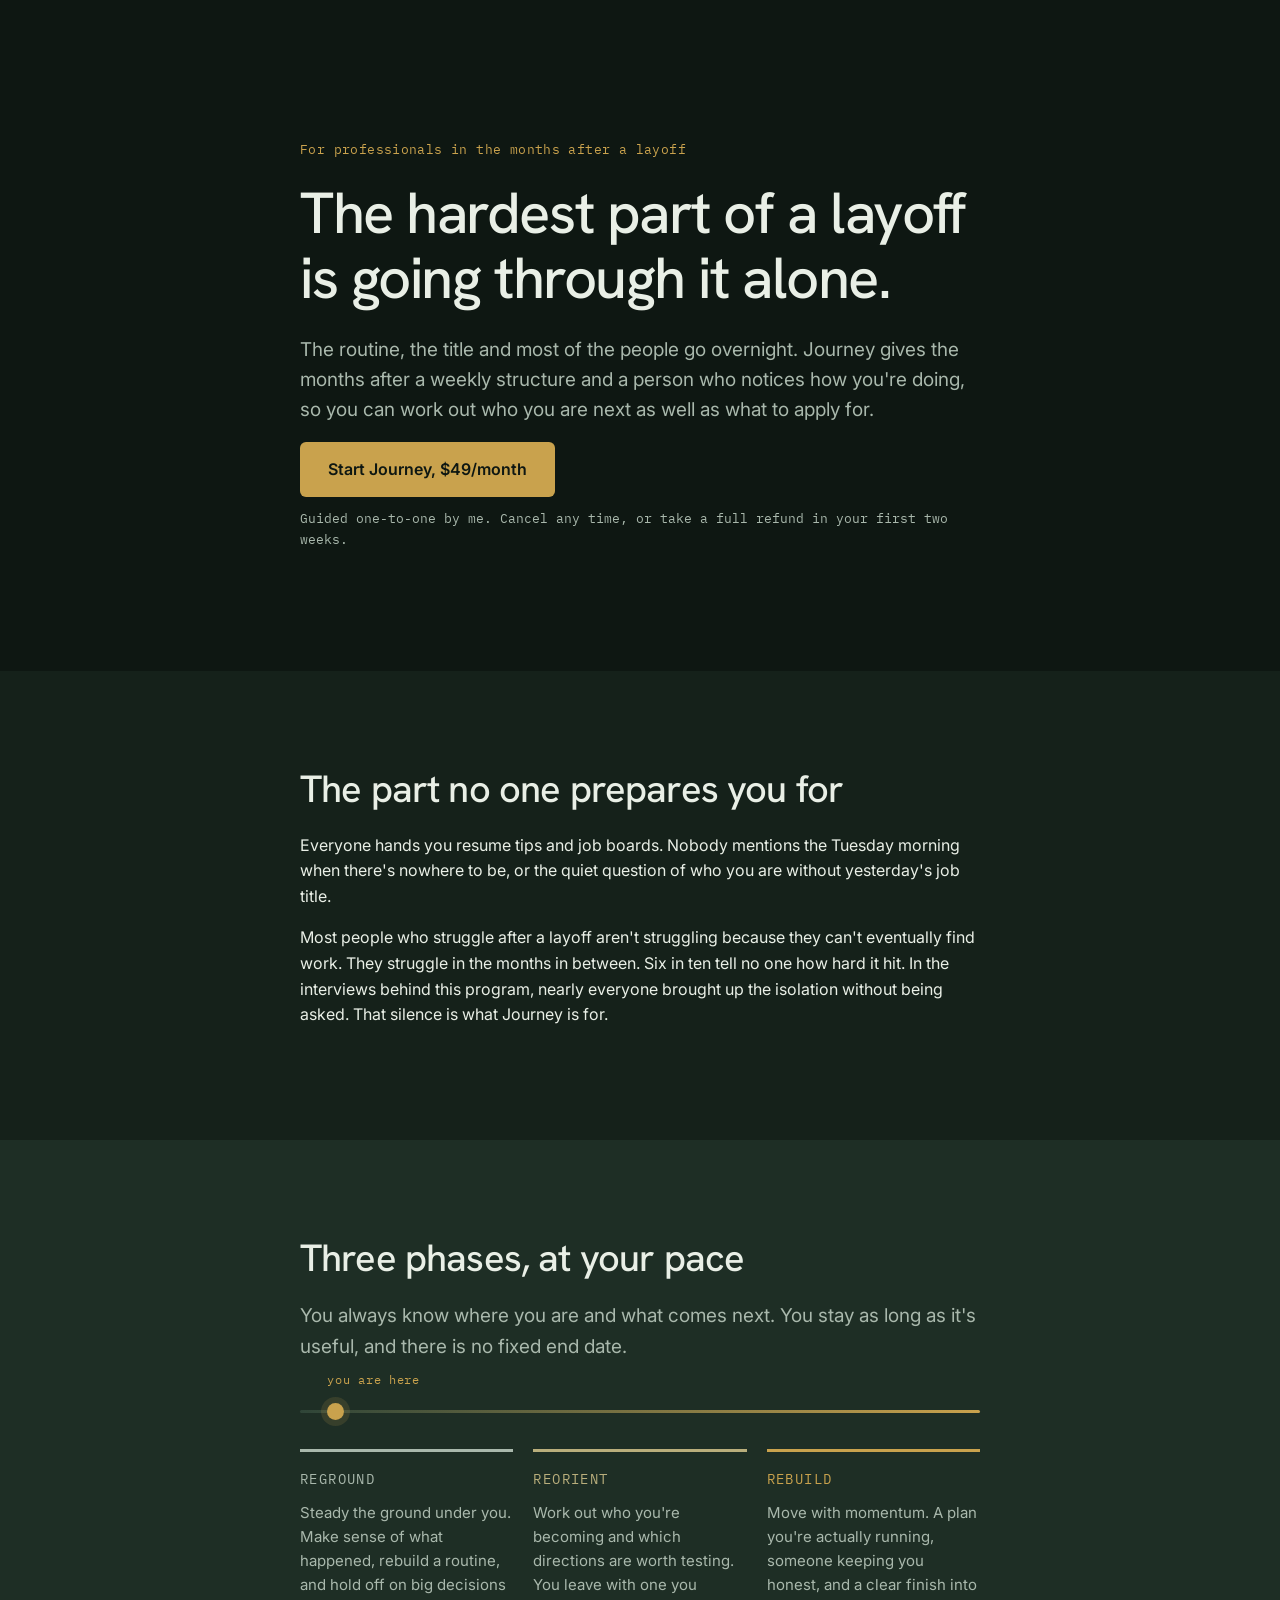
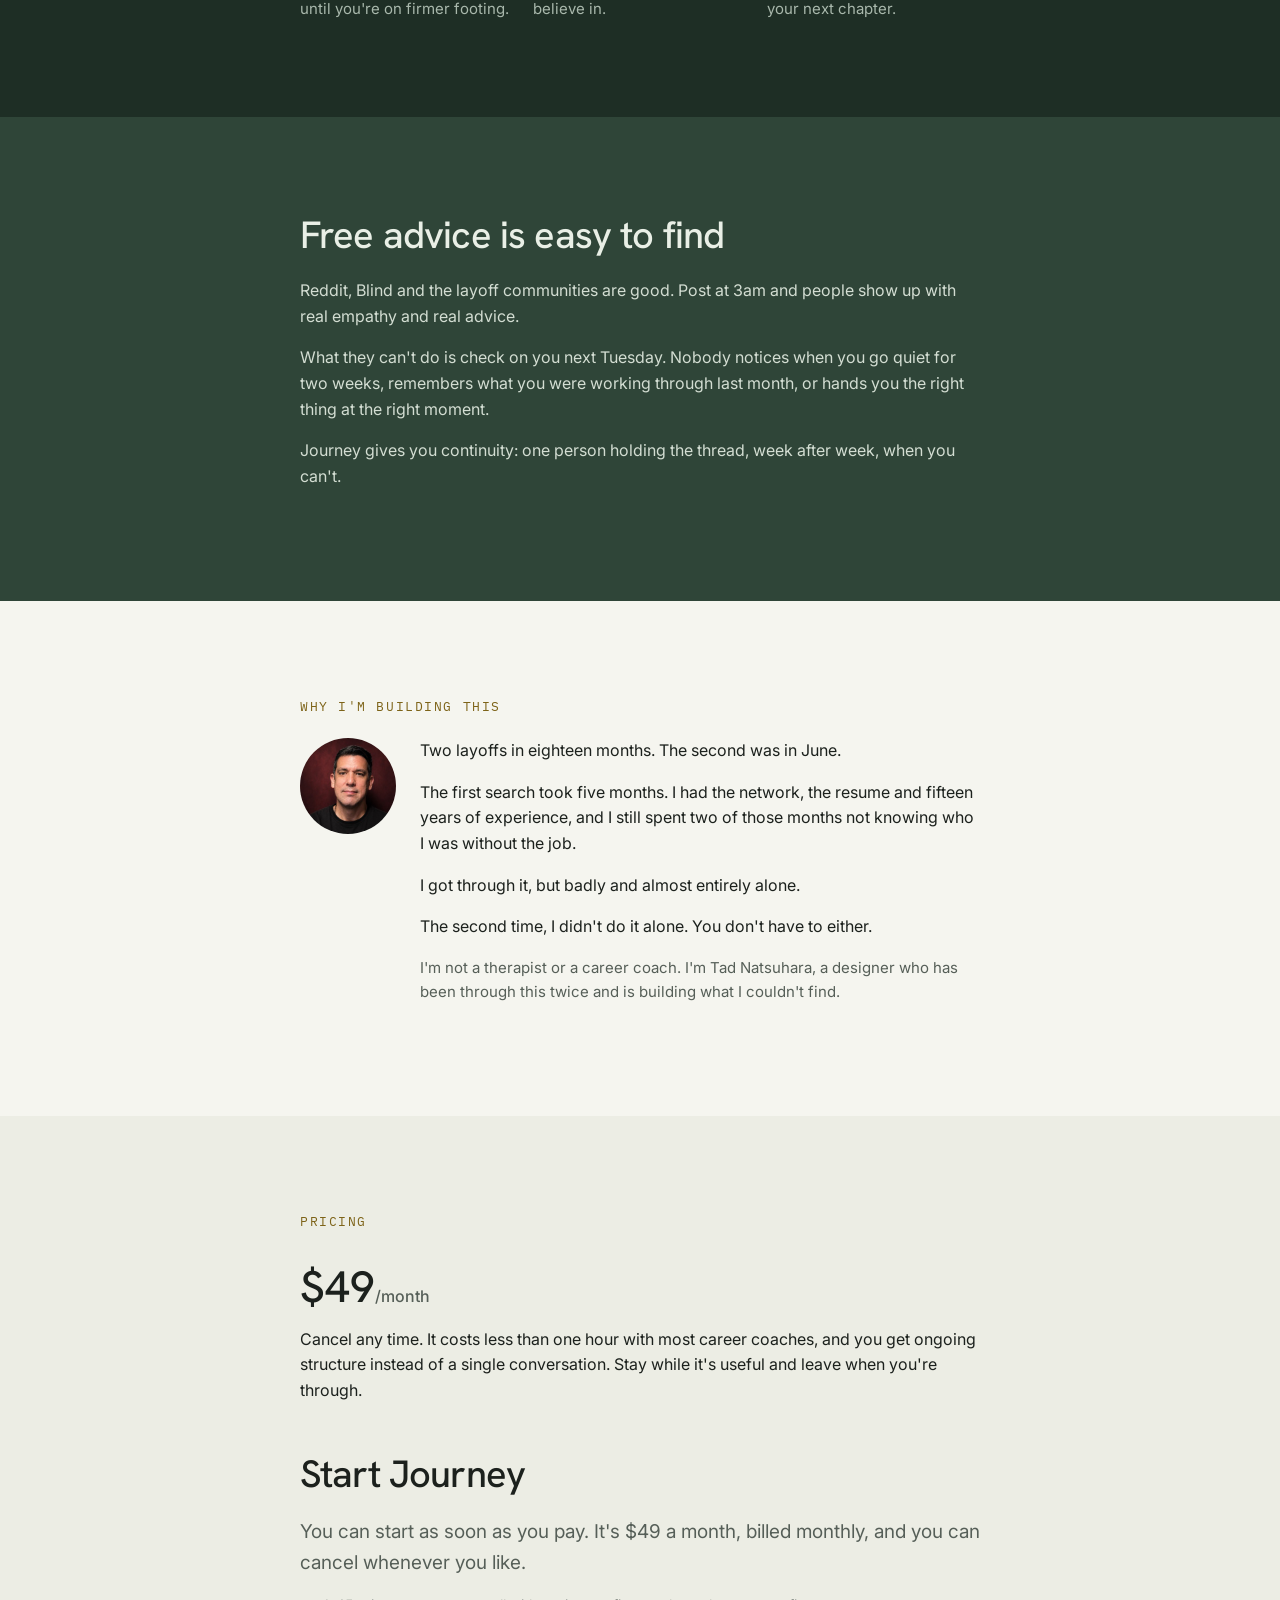
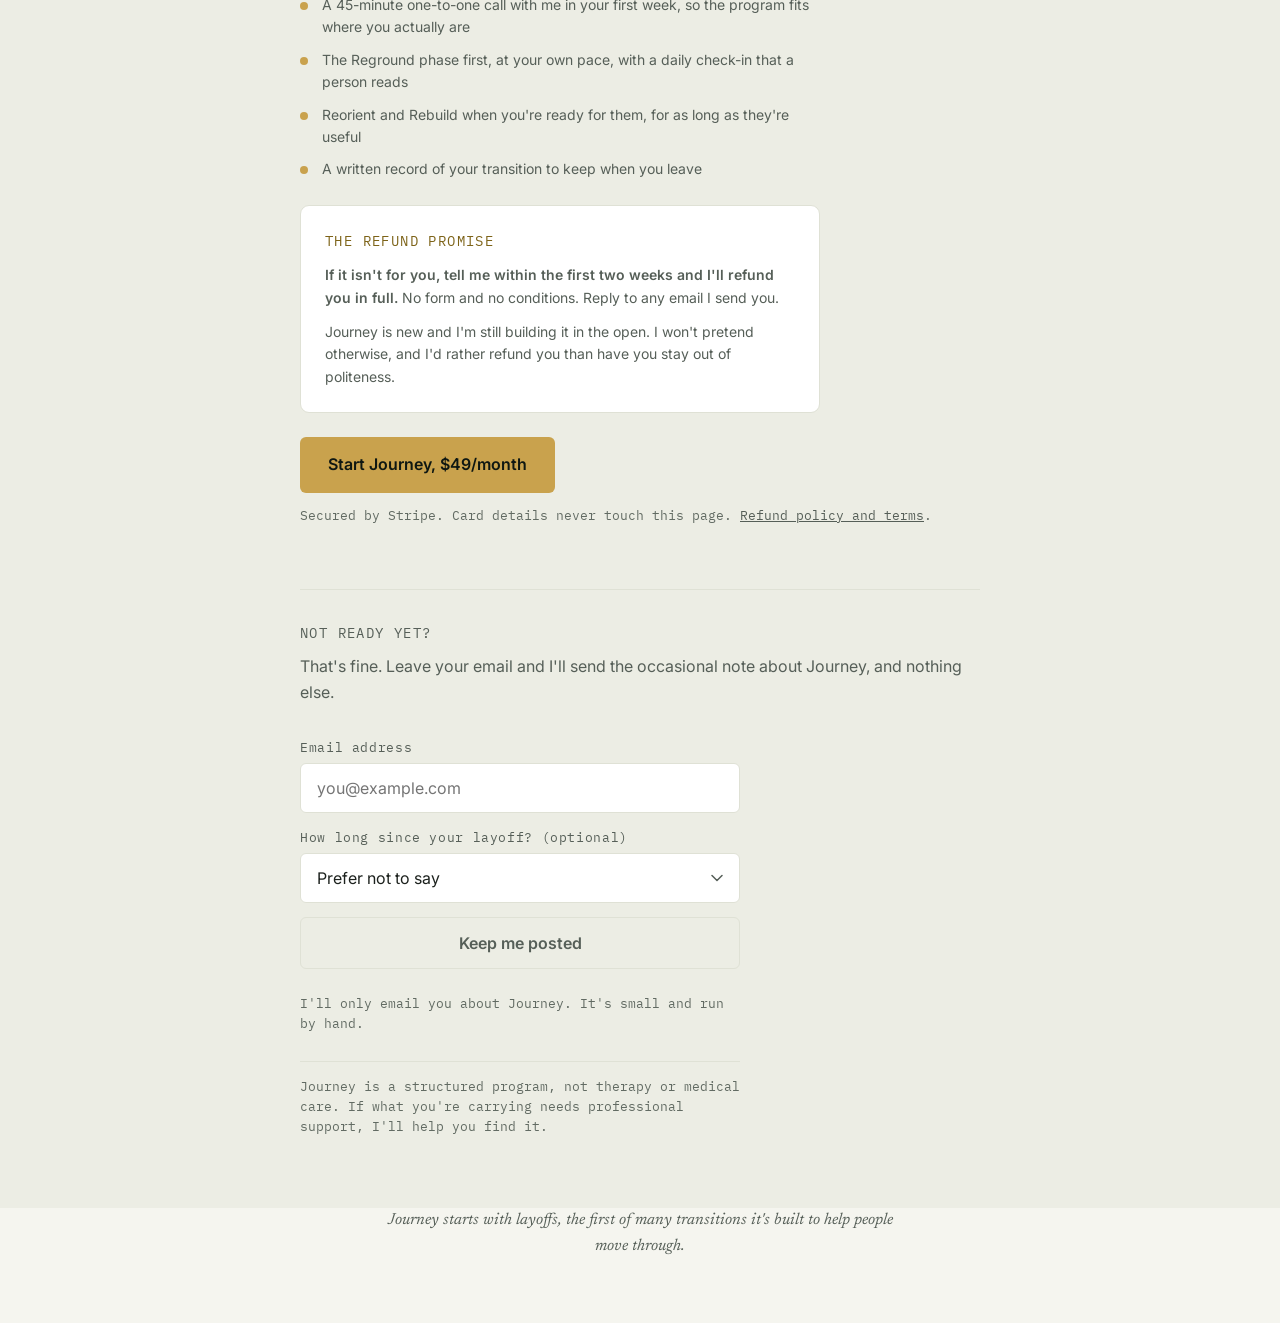
==== commit b4c2da6e: "Founder section: correct tense on the second layoff ('I'm in it again' is no longer true) Co-Authore" ====
--- a/index.html
+++ b/index.html
@@ -162,7 +162,7 @@
         <p>Two layoffs in eighteen months. The second was in June.</p>
         <p>The first search took five months. I had the network, the resume and fifteen years of experience, and I still spent two of those months not knowing who I was without the job.</p>
         <p>I got through it, but badly and almost entirely alone.</p>
-        <p>I'm in it again. This time I'm not doing it alone, and you don't have to either.</p>
+        <p>The second time, I didn't do it alone. You don't have to either.</p>
         <p class="founder-fine">I'm not a therapist or a career coach. I'm Tad Natsuhara, a designer who has been through this twice and is building what I couldn't find.</p>
       </div>
     </div>
